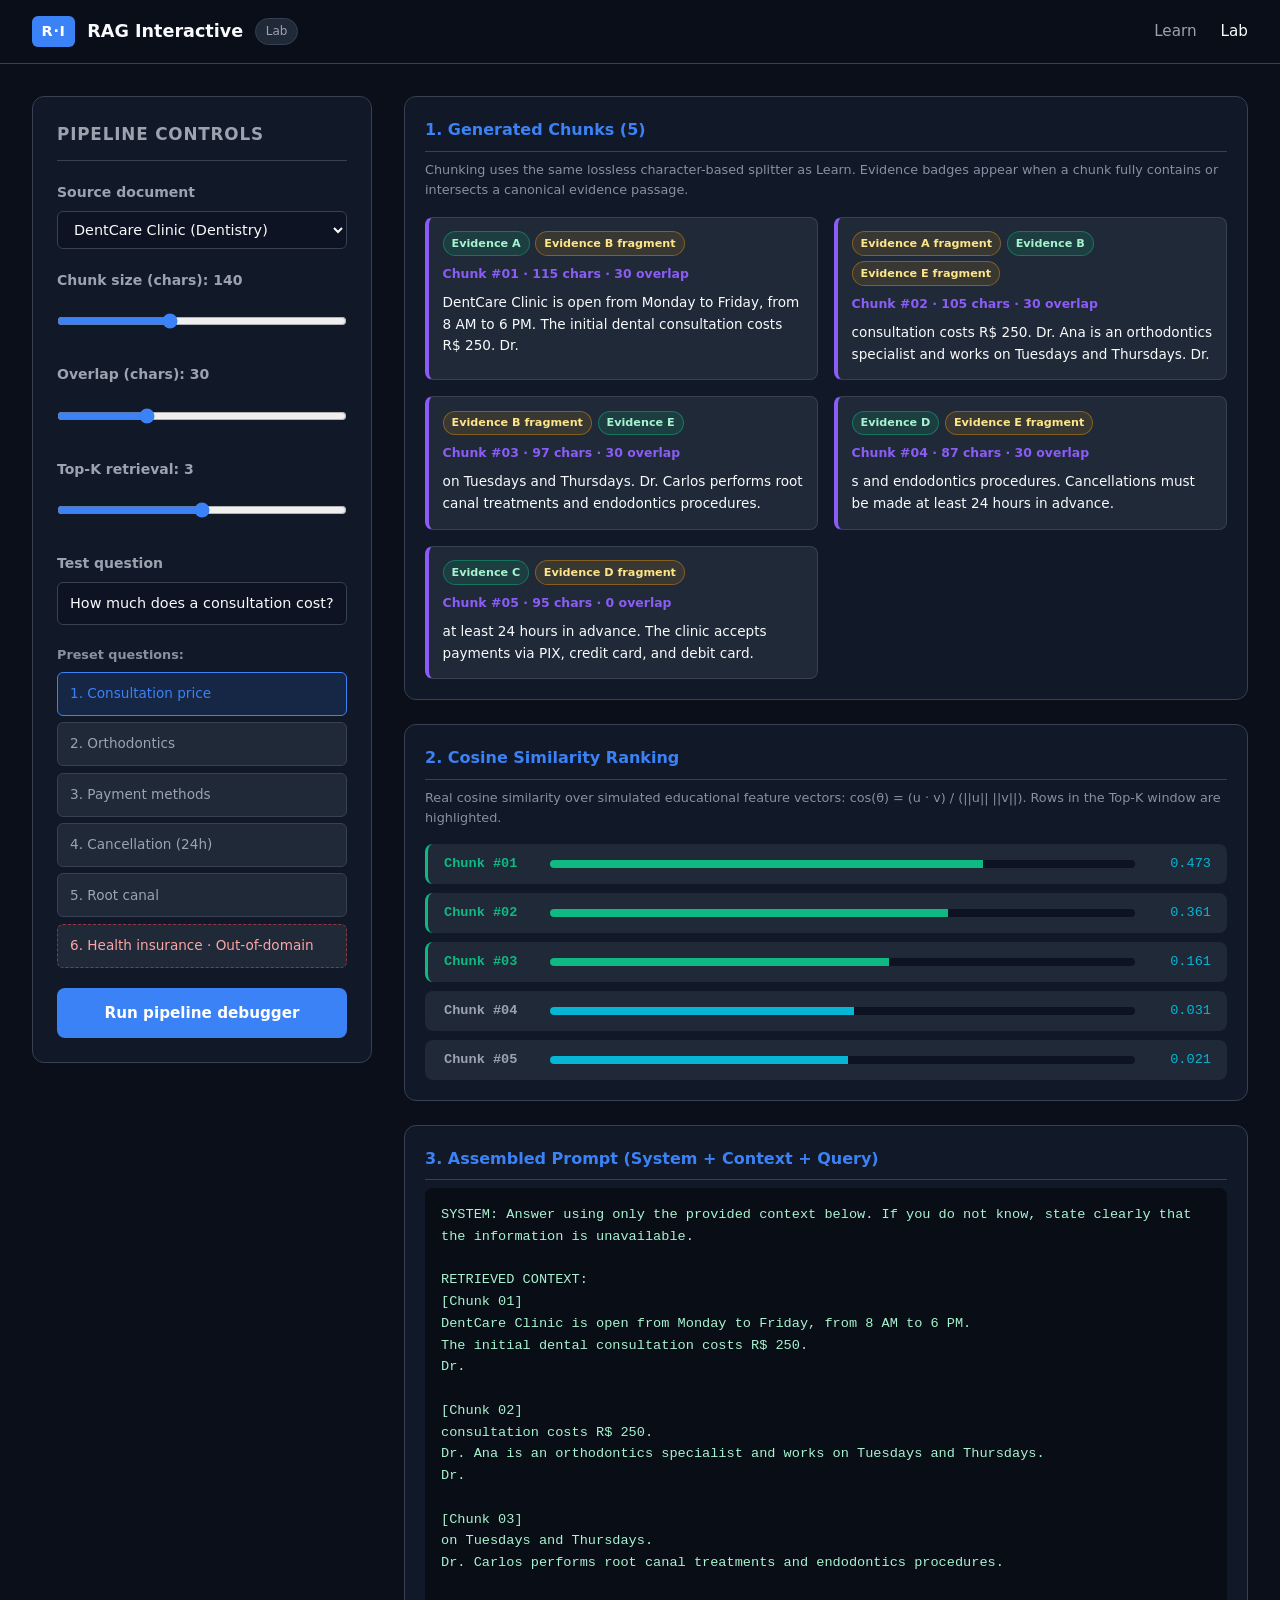
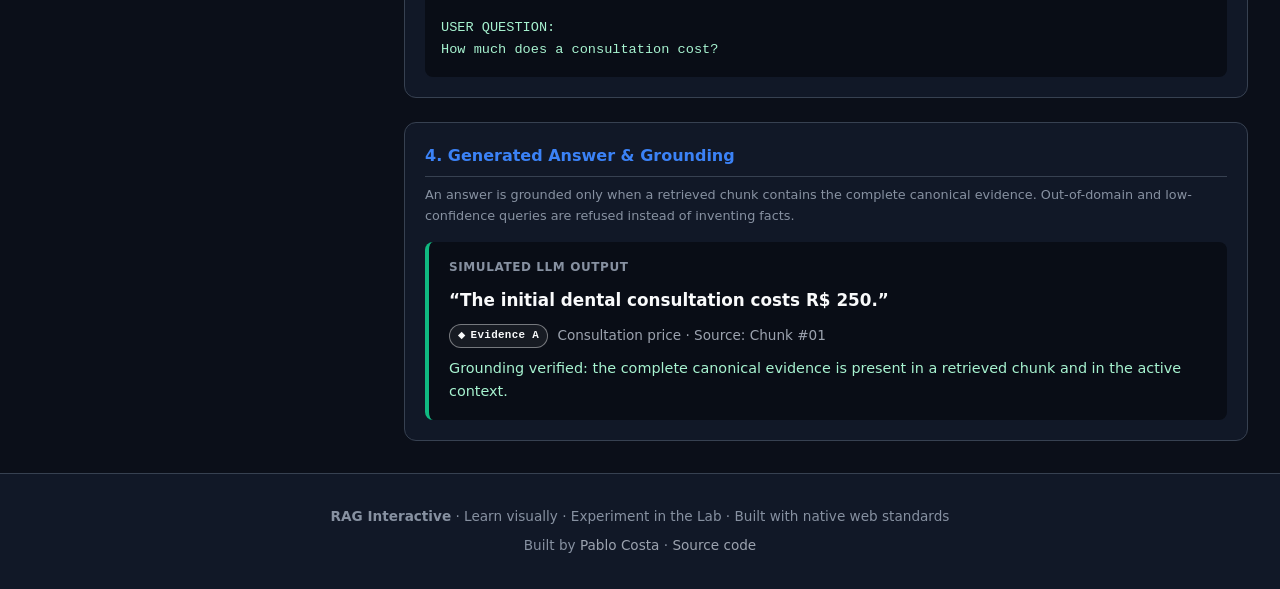
==== lab/index.html @ 132638ff "update" ====
<!DOCTYPE html>
<html lang="en">
<head>
  <meta charset="UTF-8">
  <meta name="viewport" content="width=device-width, initial-scale=1.0">
  <title>Lab | RAG Interactive</title>
  <meta name="description" content="Experiment with RAG in the RAG Interactive Lab: adjust chunking, overlap, Top-K, and queries, then inspect chunks, real cosine similarity, the assembled prompt, and grounded answers.">
  <link rel="canonical" href="https://www.rag-interactive.com/lab/">
  <meta name="theme-color" content="#0b0f19">
  <link rel="icon" type="image/svg+xml" href="../favicon.svg">
  <meta property="og:type" content="website">
  <meta property="og:site_name" content="RAG Interactive">
  <meta property="og:title" content="Lab | RAG Interactive">
  <meta property="og:description" content="Experiment with RAG in the RAG Interactive Lab: adjust chunking, overlap, Top-K, and queries, then inspect chunks, real cosine similarity, the assembled prompt, and grounded answers.">
  <meta property="og:url" content="https://www.rag-interactive.com/lab/">
  <meta name="twitter:card" content="summary">
  <meta name="twitter:title" content="Lab | RAG Interactive">
  <meta name="twitter:description" content="Experiment with RAG in the RAG Interactive Lab: adjust chunking, overlap, Top-K, and queries, then inspect chunks, real cosine similarity, the assembled prompt, and grounded answers.">
  <link rel="stylesheet" href="../styles.css">
  <link rel="stylesheet" href="lab.css">
</head>
<body>
  <!-- Header / Navigation -->
  <header class="navbar">
    <div class="nav-container">
      <div class="nav-brand">
        <div class="brand-logo" aria-hidden="true">R·I</div>
        <span class="brand-name">RAG Interactive</span>
        <span class="module-badge">Lab</span>
      </div>
      <nav class="nav-links" aria-label="Primary navigation">
        <a href="../index.html" class="nav-link">Learn</a>
        <a href="index.html" class="nav-link active" aria-current="page">Lab</a>
      </nav>
    </div>
  </header>

  <main class="lab-container">
    <aside class="lab-sidebar" aria-label="Lab controls">
      <h2 class="lab-heading">Pipeline Controls</h2>

      <div class="control-group">
        <label for="lab-doc-select">Source document</label>
        <select id="lab-doc-select">
          <option value="dentcare">DentCare Clinic (Dentistry)</option>
          <option value="custom">Custom text...</option>
        </select>
      </div>

      <div class="control-group hidden" id="custom-doc-group">
        <label for="lab-custom-text">Custom document text</label>
        <textarea id="lab-custom-text" rows="6" placeholder="Paste your own source text here..."></textarea>
      </div>

      <div class="control-group">
        <label for="lab-chunk-size">Chunk size (chars): <span id="val-chunk-size">140</span></label>
        <input type="range" id="lab-chunk-size" min="40" max="300" step="10" value="140">
      </div>

      <div class="control-group">
        <label for="lab-overlap">Overlap (chars): <span id="val-overlap">30</span></label>
        <input type="range" id="lab-overlap" min="0" max="100" step="5" value="30">
      </div>

      <div class="control-group">
        <label for="lab-top-k">Top-K retrieval: <span id="val-top-k">3</span></label>
        <input type="range" id="lab-top-k" min="1" max="5" step="1" value="3">
      </div>

      <div class="control-group">
        <label for="lab-query">Test question</label>
        <input type="text" id="lab-query" value="How much does a consultation cost?">
      </div>

      <div class="query-presets">
        <span class="presets-label">Preset questions:</span>
        <button class="q-preset-btn active" data-q="How much does a consultation cost?" aria-pressed="true">1. Consultation price</button>
        <button class="q-preset-btn" data-q="Who handles orthodontics?" aria-pressed="false">2. Orthodontics</button>
        <button class="q-preset-btn" data-q="What payment methods are accepted?" aria-pressed="false">3. Payment methods</button>
        <button class="q-preset-btn" data-q="When can I cancel?" aria-pressed="false">4. Cancellation (24h)</button>
        <button class="q-preset-btn" data-q="Who performs root canal treatment?" aria-pressed="false">5. Root canal</button>
        <button class="q-preset-btn q-preset-out-of-domain" data-q="Does the clinic accept Unimed insurance?" aria-pressed="false">6. Health insurance · Out-of-domain</button>
      </div>

      <button id="btn-run-debug" class="btn btn-primary">Run pipeline debugger</button>
    </aside>

    <section class="debugger-view" aria-label="Lab debugger output">
      <div class="debug-card">
        <h3>1. Generated Chunks (<span id="count-chunks">0</span>)</h3>
        <p class="debug-card-note">Chunking uses the same lossless character-based splitter as Learn. Evidence badges appear when a chunk fully contains or intersects a canonical evidence passage.</p>
        <div id="debug-chunks-list" class="chunks-grid"></div>
      </div>

      <div class="debug-card">
        <h3>2. Cosine Similarity Ranking</h3>
        <p class="debug-card-note">Real cosine similarity over simulated educational feature vectors: cos(θ) = (u · v) / (||u|| ||v||). Rows in the Top-K window are highlighted.</p>
        <div id="debug-similarity-list" class="sim-list"></div>
      </div>

      <div class="debug-card">
        <h3>3. Assembled Prompt (System + Context + Query)</h3>
        <pre id="debug-prompt-output" class="code-block" aria-live="polite"></pre>
      </div>

      <div class="debug-card">
        <h3>4. Generated Answer &amp; Grounding</h3>
        <p class="debug-card-note">An answer is grounded only when a retrieved chunk contains the complete canonical evidence. Out-of-domain and low-confidence queries are refused instead of inventing facts.</p>
        <div id="debug-answer-output" class="answer-box" aria-live="polite"></div>
      </div>
    </section>
  </main>

  <footer class="app-footer">
    <p><strong>RAG Interactive</strong> · Learn visually · Experiment in the Lab · Built with native web standards</p>
    <p class="footer-attribution">Built by <a href="https://github.com/92pablocosta" rel="author">Pablo Costa</a> · <a href="https://github.com/92pablocosta/rag-interactive" rel="noopener" target="_blank">Source code</a></p>
  </footer>

  <script src="../rag-core.js"></script>
  <script src="lab.js"></script>
</body>
</html>
---- styles.css ----
/* ----------------------------------------------------
   DESIGN SYSTEM & VARIABLES
---------------------------------------------------- */
:root {
  --bg-main: #0b0f19;
  --bg-surface: #111827;
  --bg-card: #1f2937;
  --bg-card-hover: #374151;
  --bg-input: #0d1322;

  --border-subtle: #1f2937;
  --border-medium: #374151;
  --border-highlight: #4b5563;

  --text-primary: #f9fafb;
  --text-secondary: #9ca3af;
  --text-muted: #8791a1;

  /* Semantic Color Palette */
  --color-doc: #94a3b8;       /* Slate / Source */
  --color-query: #3b82f6;     /* Electric Blue */
  --color-embed: #8b5cf6;     /* Deep Purple */
  --color-search: #06b6d4;    /* Cyan */
  --color-context: #10b981;   /* Emerald Green */
  --color-gen: #f59e0b;       /* Amber Gold */
  --color-warn: #ef4444;      /* Coral Red */

  --font-ui: system-ui, -apple-system, BlinkMacSystemFont, "Segoe UI", Roboto, sans-serif;
  --font-code: "SFMono-Regular", Consolas, "Liberation Mono", Menlo, monospace;

  /* Design-layer accent vertex (used across vector icons) */
  --icon-accent: #3d8bff;

  --nav-height: 64px;
}

/* ----------------------------------------------------
   BASE RESET & GLOBAL STYLES
---------------------------------------------------- */
* {
  box-sizing: border-box;
  margin: 0;
  padding: 0;
}

html {
  scroll-behavior: smooth;
  background-color: var(--bg-main);
  color: var(--text-primary);
  font-family: var(--font-ui);
  line-height: 1.6;
}

body {
  min-height: 100vh;
  display: flex;
  flex-direction: column;
  overflow-x: hidden;
}

.hidden {
  display: none !important;
}

button,
input,
a {
  font: inherit;
}

:where(a, button, input, [role="button"]):focus-visible {
  outline: 3px solid #93c5fd;
  outline-offset: 3px;
}

button,
.btn,
.nav-lab-btn {
  min-height: 44px;
}

/* ----------------------------------------------------
   NAVIGATION BAR
---------------------------------------------------- */
.navbar {
  position: sticky;
  top: 0;
  z-index: 100;
  height: var(--nav-height);
  background: rgba(11, 15, 25, 0.85);
  backdrop-filter: blur(12px);
  border-bottom: 1px solid var(--border-medium);
}

.nav-container {
  max-width: 1440px;
  margin: 0 auto;
  height: 100%;
  display: flex;
  align-items: center;
  justify-content: space-between;
  padding: 0 2rem;
}

.nav-brand {
  display: flex;
  align-items: center;
  gap: 0.75rem;
}

.brand-logo {
  background: linear-gradient(135deg, var(--color-query), var(--color-embed));
  color: #fff;
  font-weight: 800;
  font-size: 0.9rem;
  padding: 0.25rem 0.6rem;
  border-radius: 6px;
  letter-spacing: 0.05em;
}

.brand-name {
  font-weight: 700;
  font-size: 1.1rem;
  color: var(--text-primary);
}

.module-badge {
  background: var(--bg-card);
  border: 1px solid var(--border-medium);
  color: var(--text-secondary);
  font-size: 0.75rem;
  padding: 0.2rem 0.6rem;
  border-radius: 12px;
}

.nav-links {
  display: flex;
  align-items: center;
  gap: 1.5rem;
}

.nav-link {
  color: var(--text-secondary);
  text-decoration: none;
  font-weight: 500;
  font-size: 0.95rem;
  transition: color 0.2s;
}

.nav-link:hover, .nav-link.active {
  color: var(--text-primary);
}

.nav-lab-btn {
  background: rgba(59, 130, 246, 0.1);
  color: var(--color-query);
  border: 1px solid rgba(59, 130, 246, 0.3);
  padding: 0.4rem 0.9rem;
  border-radius: 6px;
  font-size: 0.875rem;
}

.nav-lab-btn:hover {
  background: rgba(59, 130, 246, 0.2);
  color: #60a5fa;
}

/* ----------------------------------------------------
   STICKY SIDEBAR PROGRESS
---------------------------------------------------- */
.sticky-progress {
  position: fixed;
  left: 2rem;
  top: calc(var(--nav-height) + 3rem);
  display: flex;
  gap: 1rem;
  z-index: 50;
}

.progress-track {
  width: 2px;
  background: var(--border-medium);
  position: relative;
  border-radius: 2px;
}

.progress-fill {
  position: absolute;
  top: 0;
  left: 0;
  width: 100%;
  height: 0%;
  background: linear-gradient(to bottom, var(--color-query), var(--color-context));
  transition: height 0.2s ease-out;
}

.progress-nav {
  list-style: none;
  display: flex;
  flex-direction: column;
  gap: 0.6rem;
}

.progress-dot {
  display: flex;
  align-items: center;
  gap: 0.5rem;
  text-decoration: none;
  font-size: 0.75rem;
  color: var(--text-muted);
  transition: all 0.2s;
}

.dot-num {
  font-family: var(--font-code);
  font-weight: 600;
}

.dot-label {
  opacity: 0;
  transform: translateX(-4px);
  transition: all 0.2s;
  white-space: nowrap;
}

.progress-dot:hover .dot-label,
.progress-dot.active .dot-label {
  opacity: 1;
  transform: translateX(0);
}

.progress-dot.active {
  color: var(--color-query);
  font-weight: 600;
}

@media (max-width: 1200px) {
  .sticky-progress {
    display: none;
  }
}

/* ----------------------------------------------------
   LAYOUT & SECTIONS
---------------------------------------------------- */
.content-wrapper {
  width: 100%;
  max-width: 1100px;
  margin: 0 auto;
  padding: 3rem 2rem 6rem 2rem;
  display: flex;
  flex-direction: column;
  gap: 8rem;
}

.section {
  display: flex;
  flex-direction: column;
  gap: 2rem;
  scroll-margin-top: calc(var(--nav-height) + 2rem);
}

.section-header {
  display: flex;
  flex-direction: column;
  gap: 0.5rem;
}

.step-number {
  font-family: var(--font-code);
  font-size: 0.85rem;
  font-weight: 700;
  color: var(--color-query);
  letter-spacing: 0.1em;

}

.section-header h2 {
  font-size: 2rem;
  font-weight: 700;
  letter-spacing: -0.02em;
  color: var(--text-primary);
}

.section-intro {
  font-size: 1.15rem;
  color: var(--text-secondary);
  max-width: 800px;
}

/* ----------------------------------------------------
   HERO SECTION
---------------------------------------------------- */
.hero-section {
  padding-top: 2rem;
  padding-bottom: 2rem;
}

.hero-content {
  display: flex;
  flex-direction: column;
  align-items: center;
  text-align: center;
  gap: 1.5rem;
}

.section-tag {
  background: rgba(139, 92, 246, 0.15);
  color: var(--color-embed);
  border: 1px solid rgba(139, 92, 246, 0.3);
  font-size: 0.85rem;
  font-weight: 600;
  padding: 0.3rem 0.8rem;
  border-radius: 20px;
  text-transform: uppercase;
  letter-spacing: 0.05em;
}

.hero-title {
  font-size: 3.5rem;
  font-weight: 800;
  line-height: 1.1;
  letter-spacing: -0.03em;
  background: linear-gradient(to right, #ffffff, #94a3b8);
  -webkit-background-clip: text;
  -webkit-text-fill-color: transparent;
}

.hero-subtitle {
  font-size: 1.35rem;
  color: var(--text-secondary);
  max-width: 680px;
}

.hero-actions {
  display: flex;
  gap: 1rem;
  margin-top: 1rem;
}

.hero-flow-preview {
  display: flex;
  align-items: center;
  justify-content: center;
  flex-wrap: wrap;
  gap: 0.75rem;
  margin-top: 3rem;
  background: var(--bg-surface);
  border: 1px solid var(--border-medium);
  padding: 1.25rem 2rem;
  border-radius: 12px;
}

.flow-step {
  display: flex;
  align-items: center;
  gap: 0.4rem;
  font-size: 0.9rem;
  font-weight: 600;
  color: var(--text-secondary);
}

/* ----------------------------------------------------
   BUTTONS
---------------------------------------------------- */
.btn {
  display: inline-flex;
  align-items: center;
  justify-content: center;
  padding: 0.75rem 1.5rem;
  border-radius: 8px;
  font-weight: 600;
  font-size: 0.95rem;
  text-decoration: none;
  cursor: pointer;
  border: 1px solid transparent;
  transition: all 0.2s;
}

.btn-primary {
  background: var(--color-query);
  color: #ffffff;
}

.btn-primary:hover {
  background: #2563eb;
  transform: translateY(-1px);
}

.btn-secondary {
  background: var(--bg-card);
  color: var(--text-primary);
  border-color: var(--border-medium);
}

.btn-secondary:hover {
  background: var(--bg-card-hover);
}

.btn-outline {
  background: transparent;
  color: var(--text-secondary);
  border-color: var(--border-medium);
}

.btn-outline:hover {
  color: var(--text-primary);
  border-color: var(--border-highlight);
}

.btn-blue {
  background: var(--color-query);
  color: #fff;
}

.btn-blue:hover {
  background: #2563eb;
}

.btn-large-primary {
  padding: 1rem 2rem;
  font-size: 1.1rem;
  background: var(--color-query);
  color: #fff;
}

/* ----------------------------------------------------
   SECTION 2: PROBLEM RAG SOLVES
---------------------------------------------------- */
.interactive-comparison {
  display: grid;
  grid-template-columns: 1fr auto 1fr;
  gap: 1.5rem;
  align-items: stretch;
}

.comparison-card {
  background: var(--bg-surface);
  border: 1px solid var(--border-medium);
  border-radius: 12px;
  padding: 1.5rem;
  display: flex;
  flex-direction: column;
  gap: 1rem;
  position: relative;
}

.card-badge {
  align-self: flex-start;
  font-size: 0.75rem;
  font-weight: 700;
  padding: 0.25rem 0.6rem;
  border-radius: 4px;
  text-transform: uppercase;
}

.badge-red {
  background: rgba(239, 68, 68, 0.15);
  color: var(--color-warn);
  border: 1px solid rgba(239, 68, 68, 0.3);
}

.badge-green {
  background: rgba(16, 185, 129, 0.15);
  color: var(--color-context);
  border: 1px solid rgba(16, 185, 129, 0.3);
}

.badge-neutral {
  background: rgba(148, 163, 184, 0.15);
  color: var(--color-doc);
  border: 1px solid rgba(148, 163, 184, 0.3);
  font-size: 0.75rem;
  padding: 0.2rem 0.5rem;
  border-radius: 4px;
}

.chat-bubble {
  background: var(--bg-card);
  padding: 0.85rem 1rem;
  border-radius: 8px;
  display: flex;
  flex-direction: column;
  gap: 0.25rem;
}

.bubble-role {
  font-size: 0.75rem;
  font-weight: 700;
  color: var(--text-muted);
}

.user-bubble {
  border-left: 3px solid var(--color-query);
}

.ai-bubble.error-state {
  border-left: 3px solid var(--color-warn);
  color: #fca5a5;
}

.ai-bubble.success-state {
  border-left: 3px solid var(--color-context);
  color: #6ee7b7;
}

.subtext {
  font-size: 0.8rem;
  color: var(--text-muted);
}

.evidence-box {
  background: rgba(16, 185, 129, 0.08);
  border: 1px dashed var(--color-context);
  padding: 0.75rem 1rem;
  border-radius: 8px;
}

.evidence-tag {
  font-size: 0.7rem;
  font-weight: 700;
  color: var(--color-context);
  display: block;
  margin-bottom: 0.2rem;
}

.comparison-divider {
  display: flex;
  align-items: center;
  justify-content: center;
  font-weight: 800;
  color: var(--text-muted);
  font-size: 1.1rem;
}

.takeaway-banner {
  background: var(--bg-surface);
  border: 1px solid var(--border-highlight);
  border-left: 4px solid var(--color-gen);
  padding: 1.25rem;
  border-radius: 8px;
  display: flex;
  align-items: center;
  gap: 1rem;
  font-size: 1.05rem;
}

.takeaway-icon {
  display: inline-grid;
  width: 1.7rem;
  height: 1.7rem;
  place-items: center;
  border: 1px solid var(--color-gen);
  border-radius: 50%;
  color: var(--color-gen);
  font-family: var(--font-code);
  font-size: 0.8rem;
  font-weight: 800;
}

/* ----------------------------------------------------
   SECTION 3: DOCUMENTS
---------------------------------------------------- */
.documents-layout {
  display: grid;
  grid-template-columns: 1fr 1fr;
  gap: 1.5rem;
}

.doc-viewer-card {
  background: var(--bg-surface);
  border: 1px solid var(--border-medium);
  border-radius: 12px;
  overflow: hidden;
  display: flex;
  flex-direction: column;
}

.card-header {
  background: var(--bg-card);
  padding: 0.85rem 1.25rem;
  display: flex;
  align-items: center;
  justify-content: space-between;
  border-bottom: 1px solid var(--border-medium);
  font-weight: 600;
  font-size: 0.9rem;
}

.doc-body {
  padding: 1.25rem;
  white-space: pre-wrap;
  font-family: var(--font-ui);
  font-size: 0.95rem;
  color: var(--text-primary);
  line-height: 1.6;
}

.doc-footer-notes {
  background: var(--bg-input);
  padding: 0.85rem 1.25rem;
  border-top: 1px solid var(--border-medium);
  font-size: 0.85rem;
  color: var(--text-secondary);
}

.doc-footer-notes ul {
  padding-left: 1.2rem;
}

/* ----------------------------------------------------
   CODE CARDS & SYNTAX HIGHLIGHTING
---------------------------------------------------- */
.code-card {
  background: #090d16;
  border: 1px solid var(--border-medium);
  border-radius: 10px;
  overflow: hidden;
  font-family: var(--font-code);
}

.code-header {
  background: var(--bg-card);
  padding: 0.6rem 1rem;
  display: flex;
  justify-content: space-between;
  align-items: center;
  font-size: 0.8rem;
  color: var(--text-secondary);
  border-bottom: 1px solid var(--border-medium);
}

.code-lang {
  text-transform: uppercase;
  font-weight: 700;
  font-size: 0.7rem;
  color: var(--color-query);
}

.code-content {
  padding: 1rem 1.25rem;
  font-size: 0.875rem;
  line-height: 1.6;
  overflow-x: auto;
  color: #e2e8f0;
}

.code-var { color: #93c5fd; }
.code-func { color: #c084fc; }
.code-kw { color: #f472b6; }
.code-str { color: #86efac; }
.code-num { color: #fde047; font-weight: bold; }
.code-comment { color: #64748b; font-style: italic; }

/* ----------------------------------------------------
   SECTION 4: CHUNKING
---------------------------------------------------- */
.interactive-playground {
  display: flex;
  flex-direction: column;
  gap: 1.5rem;
}

.controls-panel {
  background: var(--bg-surface);
  border: 1px solid var(--border-medium);
  border-radius: 12px;
  padding: 1.25rem;
  display: flex;
  flex-direction: column;
  gap: 1.25rem;
}

.presets-row {
  display: flex;
  align-items: center;
  gap: 0.75rem;
  flex-wrap: wrap;
}

.control-label {
  font-size: 0.875rem;
  font-weight: 600;
  color: var(--text-secondary);
}

.preset-btn {
  background: var(--bg-card);
  border: 1px solid var(--border-medium);
  color: var(--text-secondary);
  padding: 0.4rem 0.8rem;
  border-radius: 6px;
  font-size: 0.85rem;
  cursor: pointer;
  transition: all 0.2s;
}

.preset-btn:hover, .preset-btn.active {
  background: var(--color-query);
  color: #fff;
  border-color: var(--color-query);
}

.sliders-grid {
  display: grid;
  grid-template-columns: 1fr 1fr auto;
  gap: 1.5rem;
  align-items: center;
}

.slider-group {
  display: flex;
  flex-direction: column;
  gap: 0.4rem;
}

.slider-header {
  display: flex;
  justify-content: space-between;
  font-size: 0.875rem;
}

.slider-val {
  font-family: var(--font-code);
  font-weight: 700;
  color: var(--color-query);
}

input[type="range"] {
  width: 100%;
  min-height: 44px;
  accent-color: var(--color-query);
  cursor: pointer;
}

.toggle-group {
  display: flex;
  align-items: center;
  gap: 0.6rem;
}

.toggle-switch {
  position: relative;
  display: inline-block;
  width: 44px;
  height: 44px;
}

.toggle-switch input {
  opacity: 0;
  width: 0;
  height: 0;
}

.toggle-slider {
  position: absolute;
  cursor: pointer;
  top: 10px; left: 0; right: 0; bottom: 10px;
  background-color: var(--bg-card);
  border: 1px solid var(--border-medium);
  transition: .2s;
  border-radius: 24px;
}

.toggle-slider:before {
  position: absolute;
  content: "";
  height: 16px;
  width: 16px;
  left: 3px;
  bottom: 3px;
  background-color: var(--text-secondary);
  transition: .2s;
  border-radius: 50%;
}

input:checked + .toggle-slider {
  background-color: var(--color-query);
}

input:checked + .toggle-slider:before {
  transform: translateX(20px);
  background-color: #fff;
}

.toggle-switch input:focus-visible + .toggle-slider {
  outline: 2px solid #fff;
  outline-offset: 2px;
}

.toggle-label {
  font-size: 0.85rem;
  color: var(--text-secondary);
}

.warning-banner {
  background: rgba(239, 68, 68, 0.1);
  border: 1px solid var(--color-warn);
  color: #fca5a5;
  padding: 0.75rem 1rem;
  border-radius: 8px;
  font-size: 0.9rem;
  display: flex;
  align-items: center;
  gap: 0.5rem;
}

.chunks-container {
  display: grid;
  grid-template-columns: repeat(auto-fill, minmax(320px, 1fr));
  gap: 1rem;
}

.chunk-card {
  background: var(--bg-surface);
  border: 1px solid var(--border-medium);
  border-left: 4px solid var(--color-embed);
  border-radius: 8px;
  padding: 1rem;
  display: flex;
  flex-direction: column;
  gap: 0.5rem;
  font-size: 0.9rem;

}

.chunk-card-header {
  display: flex;
  justify-content: space-between;
  align-items: center;
  font-weight: 700;
  font-size: 0.8rem;
  color: var(--color-embed);
}

.evidence-registry-card {
  background: rgba(59, 130, 246, 0.08);
  border: 1px solid rgba(59, 130, 246, 0.35);
  border-left: 4px solid var(--color-query);
  border-radius: 8px;
  padding: 1rem 1.25rem;
  display: flex;
  flex-direction: column;
  gap: 0.35rem;
}

.evidence-registry-label {
  color: var(--color-query);
  font-size: 0.75rem;
  font-weight: 700;
  letter-spacing: 0.05em;
  text-transform: uppercase;
}

.evidence-registry-card p {
  color: var(--text-secondary);
}

.evidence-registry-status {
  color: #bfdbfe;
  font-size: 0.85rem;
}

.evidence-badges {
  display: flex;
  flex-wrap: wrap;
  gap: 0.35rem;
}

.evidence-badges:empty {
  display: none;
}

.evidence-badge {
  border-radius: 999px;
  font-size: 0.7rem;
  font-weight: 700;
  padding: 0.15rem 0.5rem;
}

.evidence-badge.complete {
  background: rgba(16, 185, 129, 0.15);
  border: 1px solid rgba(16, 185, 129, 0.45);
  color: #a7f3d0;
}

.evidence-badge.fragment {
  background: rgba(245, 158, 11, 0.12);
  border: 1px solid rgba(245, 158, 11, 0.4);
  color: #fde68a;
}

/* ----------------------------------------------------
   SECTION 5: EMBEDDINGS
---------------------------------------------------- */
.concept-transformation {
  display: grid;
  grid-template-columns: repeat(3, 1fr);
  gap: 1rem;
}

.vector-space-wrapper {
  background: var(--bg-surface);
  border: 1px solid var(--border-medium);
  border-radius: 12px;
  padding: 1.5rem;
  display: flex;
  flex-direction: column;
  gap: 1rem;
}

.vector-space-header {
  display: flex;
  justify-content: space-between;
  align-items: center;
  flex-wrap: wrap;
  gap: 0.5rem;
}

.teaching-note {
  font-size: 0.8rem;
  color: var(--color-gen);
}

.vector-space-canvas-container {
  width: 100%;
  height: 380px;
  background: #090d16;
  border: 1px solid var(--border-medium);
  border-radius: 8px;
  position: relative;
  overflow: hidden;
}

#vector-space-svg {
  width: 100%;
  height: 100%;
}

.node-point {
  cursor: pointer;
  transition: transform 0.2s, r 0.2s;
}

.node-point:hover {
  r: 9;
}

.node-label {
  font-size: 11px;
  fill: #94a3b8;
  pointer-events: none;
  font-family: var(--font-ui);
}

.tooltip {
  position: absolute;
  background: #1e293b;
  color: #fff;
  padding: 0.5rem 0.75rem;
  border-radius: 6px;
  font-size: 0.8rem;
  border: 1px solid var(--border-highlight);
  pointer-events: none;
  z-index: 10;
  box-shadow: 0 4px 12px rgba(0,0,0,0.5);
}

.inspector-card {
  background: var(--bg-card);
  border: 1px solid var(--border-medium);
  padding: 1rem;
  border-radius: 8px;
  font-size: 0.9rem;
}

/* ----------------------------------------------------
   SECTION 6: QUERY EMBEDDING
---------------------------------------------------- */
.query-vectorizer-box {
  display: grid;
  grid-template-columns: 1fr 1fr;
  gap: 1.5rem;
  background: var(--bg-surface);
  border: 1px solid var(--border-medium);
  border-radius: 12px;
  padding: 1.5rem;
}

.query-input-panel {
  display: flex;
  flex-direction: column;
  gap: 1rem;
}

.input-with-button {
  display: flex;
  gap: 0.5rem;
}

.input-with-button input {
  flex: 1;
  background: var(--bg-input);
  border: 1px solid var(--border-medium);
  color: var(--text-primary);
  padding: 0.6rem 0.8rem;
  border-radius: 6px;
  font-size: 0.95rem;
}

.query-presets {
  display: flex;
  flex-direction: column;
  gap: 0.4rem;
}

.presets-label {
  font-size: 0.8rem;
  color: var(--text-muted);
  font-weight: 600;
}

.q-preset-btn {
  text-align: left;
  background: var(--bg-card);
  border: 1px solid var(--border-medium);
  color: var(--text-secondary);
  padding: 0.5rem 0.75rem;
  border-radius: 6px;
  font-size: 0.85rem;
  cursor: pointer;
  transition: all 0.2s;
}

.q-preset-btn:hover, .q-preset-btn.active {
  background: rgba(59, 130, 246, 0.15);
  color: var(--color-query);
  border-color: var(--color-query);
}

.query-transform-flow {
  display: flex;
  flex-direction: column;
  justify-content: center;
  align-items: center;
  gap: 1rem;
  background: var(--bg-card);
  padding: 1.5rem;
  border-radius: 8px;
  border: 1px solid var(--border-medium);
}

.query-box, .vector-box {
  width: 100%;
  display: flex;
  flex-direction: column;
  align-items: center;
  text-align: center;
  gap: 0.3rem;
}

.q-label {
  font-size: 0.75rem;
  font-weight: 700;
  color: var(--text-muted);
  text-transform: uppercase;
}

.q-text {
  font-weight: 700;
  color: var(--color-query);
  font-size: 1.05rem;
}

.q-vector {
  font-family: var(--font-code);
  color: var(--color-search);
  font-size: 0.85rem;
}

.arrow-down {
  color: var(--color-query);
  font-size: 1.25rem;
  font-weight: 800;
}

/* ----------------------------------------------------
   SECTION 7: SIMILARITY SEARCH
---------------------------------------------------- */
.similarity-layout {
  display: grid;
  grid-template-columns: 280px 1fr;
  gap: 1.5rem;
}

.concept-explainer-card {
  background: var(--bg-surface);
  border: 1px solid var(--border-medium);
  border-radius: 12px;
  padding: 1.25rem;
  display: flex;
  flex-direction: column;
  gap: 1rem;
  font-size: 0.9rem;
}

.sim-scale {
  display: flex;
  flex-direction: column;
  gap: 0.4rem;
  font-size: 0.75rem;
  margin-top: 0.5rem;
}

.scale-bar {
  width: 100%;
  height: 6px;
  background: linear-gradient(to right, var(--color-warn), #475569, var(--color-search));
  border-radius: 3px;
}

.scale-labels {
  display: flex;
  justify-content: space-between;
  gap: 0.5rem;
}

.scale-labels span {
  display: flex;
  flex-direction: column;
}

.scale-labels span:nth-child(2) {
  align-items: center;
}

.scale-labels span:last-child {
  align-items: flex-end;
  text-align: right;
}

.scale-labels small {
  color: var(--text-muted);
}

.ranking-list {
  display: flex;
  flex-direction: column;
  gap: 0.75rem;
}

.rank-item-card {
  background: var(--bg-surface);
  border: 1px solid var(--border-medium);
  border-radius: 8px;
  padding: 1rem;
  display: flex;
  align-items: center;
  gap: 1rem;
}

.rank-score-badge {
  font-family: var(--font-code);
  font-weight: 700;
  font-size: 0.9rem;
  color: var(--color-search);
  width: 50px;
}

.rank-bar-wrapper {
  flex: 1;
  display: flex;
  flex-direction: column;
  gap: 0.3rem;
}

.rank-bar-bg {
  width: 100%;
  height: 8px;
  background: var(--bg-input);
  border-radius: 4px;
  overflow: hidden;
}

.rank-bar-fill {
  height: 100%;
  background: var(--color-search);
  transition: width 0.4s ease;
}

.rank-chunk-text {
  font-size: 0.85rem;
  color: var(--text-secondary);
}

/* ----------------------------------------------------
   SECTION 8: TOP-K RETRIEVAL
---------------------------------------------------- */
.top-k-interactive {
  display: flex;
  flex-direction: column;
  gap: 1.5rem;
}

.top-k-controls {
  background: var(--bg-surface);
  border: 1px solid var(--border-medium);
  border-radius: 12px;
  padding: 1.25rem;
  display: flex;
  flex-direction: column;
  gap: 1.25rem;
}

.val-highlight {
  font-size: 1.2rem;
  color: var(--color-context);
}

.metrics-row {
  display: grid;
  grid-template-columns: repeat(3, 1fr);
  gap: 1rem;
}

.metric-card {
  background: var(--bg-card);
  border: 1px solid var(--border-medium);
  border-radius: 8px;
  padding: 0.85rem 1rem;
  display: flex;
  flex-direction: column;
  gap: 0.25rem;
}

.metric-label {
  font-size: 0.75rem;
  color: var(--text-muted);
  text-transform: uppercase;
}

.metric-value {
  font-size: 1.1rem;
  font-weight: 700;
}

.color-green { color: var(--color-context); }
.color-amber { color: var(--color-gen); }
.color-blue { color: var(--color-query); }

.topk-list-container {
  display: flex;
  flex-direction: column;
  gap: 0.75rem;
}

.topk-item {
  background: var(--bg-surface);
  border: 1px solid var(--border-medium);
  padding: 1rem;
  border-radius: 8px;
  display: flex;
  justify-content: space-between;
  align-items: center;
  transition: all 0.2s;
}

.topk-item.selected {
  border-left: 4px solid var(--color-context);
  background: rgba(16, 185, 129, 0.05);
}

.topk-item.excluded {
  opacity: 0.62;
  border-left: 4px solid var(--border-medium);
}

/* ----------------------------------------------------
   SECTION 9: CONTEXT
---------------------------------------------------- */
.context-assembly-layout {
  display: flex;
  flex-direction: column;
  gap: 1.5rem;
}

.important-note-card {
  background: rgba(59, 130, 246, 0.1);
  border: 1px solid var(--color-query);
  border-left: 4px solid var(--color-query);
  padding: 1rem 1.25rem;
  border-radius: 8px;
  display: flex;
  align-items: center;
  gap: 1rem;
  font-size: 0.95rem;
}

.context-buffer-card {
  background: var(--bg-surface);
  border: 1px solid var(--border-medium);
  border-radius: 12px;
  overflow: hidden;
}

.context-body {
  padding: 1.25rem;
  white-space: pre-wrap;
  font-family: var(--font-code);
  font-size: 0.9rem;
  color: #a7f3d0;
  background: #090d16;
  line-height: 1.6;
}

/* ----------------------------------------------------
   SECTION 10: AUGMENTED PROMPT
---------------------------------------------------- */
.prompt-builder-view {
  display: flex;
  flex-direction: column;
  gap: 1.5rem;
}

.prompt-blocks-container {
  display: flex;
  flex-direction: column;
  gap: 1rem;
}

.prompt-block {
  background: var(--bg-surface);
  border: 1px solid var(--border-medium);
  border-radius: 8px;
  padding: 1rem 1.25rem;
  display: flex;
  flex-direction: column;
  gap: 0.4rem;
}

.block-label {
  font-size: 0.75rem;
  font-weight: 700;
  letter-spacing: 0.05em;
}

.block-system {
  border-left: 4px solid var(--text-secondary);
}

.block-system .block-label { color: var(--text-secondary); }

.block-context {
  border-left: 4px solid var(--color-context);
}

.block-context .block-label { color: var(--color-context); }

.block-question {
  border-left: 4px solid var(--color-query);
}

.block-question .block-label { color: var(--color-query); }

.block-preview {
  font-family: var(--font-code);
  font-size: 0.85rem;
  color: #a7f3d0;
}

/* ----------------------------------------------------
   SECTION 11: GENERATION
---------------------------------------------------- */
.generation-layout {
  display: flex;
  flex-direction: column;
  gap: 1.5rem;
}

.gen-flow-card {
  background: var(--bg-surface);
  border: 1px solid var(--border-medium);
  border-radius: 12px;
  overflow: hidden;
}

.gen-header {
  background: var(--bg-card);
  padding: 0.85rem 1.25rem;
  border-bottom: 1px solid var(--border-medium);
  font-weight: 700;
  font-size: 0.9rem;
  color: var(--color-gen);
}

.gen-body {
  padding: 1.5rem;
}

.llm-response-box {
  background: #090d16;
  border: 1px solid var(--border-medium);
  border-left: 4px solid var(--color-gen);
  border-radius: 8px;
  padding: 1.25rem;
  display: flex;
  flex-direction: column;
  gap: 1rem;
}

.llm-tag {
  font-size: 0.75rem;
  font-weight: 700;
  color: var(--color-gen);
  text-transform: uppercase;
}

.answer-text {
  font-size: 1.15rem;
  font-weight: 600;
  color: var(--text-primary);
}

.grounding-sources {
  display: flex;
  align-items: center;
  gap: 0.75rem;
  margin-top: 0.5rem;
}

.grounding-label {
  font-size: 0.8rem;
  color: var(--text-muted);
}

.source-chip {
  background: rgba(245, 158, 11, 0.15);
  border: 1px solid var(--color-gen);
  color: var(--color-gen);
  padding: 0.3rem 0.75rem;
  border-radius: 16px;
  font-size: 0.8rem;
  font-weight: 600;
  cursor: pointer;
  transition: all 0.2s;
}

.source-chip:hover {
  background: rgba(245, 158, 11, 0.3);
  transform: scale(1.03);
}

.source-chip:disabled {
  cursor: not-allowed;
  opacity: 0.65;
  transform: none;
}

/* ----------------------------------------------------
   SECTION 12: COMPLETE PIPELINE
---------------------------------------------------- */
.pipeline-architect-view {
  background: var(--bg-surface);
  border: 1px solid var(--border-medium);
  border-radius: 12px;
  padding: 1.5rem;
  display: flex;
  flex-direction: column;
  gap: 1.5rem;
}

.pipeline-controls {
  display: flex;
  gap: 1rem;
  flex-wrap: wrap;
}

.architecture-diagram {
  display: flex;
  flex-direction: column;
  gap: 2rem;
  background: #090d16;
  border: 1px solid var(--border-medium);
  border-radius: 10px;
  padding: 1.5rem;
}

.path-container {
  display: flex;
  flex-direction: column;
  gap: 0.75rem;
}

.path-title {
  font-size: 0.8rem;
  font-weight: 700;
  color: var(--text-muted);
  letter-spacing: 0.05em;
}

.nodes-row {
  display: flex;
  align-items: center;
  gap: 0.5rem;
  overflow-x: auto;
  padding-bottom: 0.5rem;
}

.pipe-node {
  background: var(--bg-card);
  border: 1px solid var(--border-medium);
  padding: 0.6rem 0.85rem;
  border-radius: 6px;
  display: flex;
  align-items: center;
  gap: 0.4rem;
  font-size: 0.85rem;
  font-weight: 600;
  white-space: nowrap;
  transition: all 0.3s;
}

.node-storage {
  border-color: var(--color-embed);
}

.pipe-arrow {
  color: var(--text-muted);
  font-weight: 700;
}

.pipeline-status-bar {
  background: var(--bg-card);
  border: 1px solid var(--border-medium);
  padding: 0.75rem 1rem;
  border-radius: 6px;
  font-size: 0.85rem;
  color: var(--text-secondary);
  font-family: var(--font-code);
}

/* ----------------------------------------------------
   SECTION 13: TRANSITION TO LAB
---------------------------------------------------- */
.transition-section {
  text-align: center;
}

.transition-card {
  background: linear-gradient(135deg, #1e293b, #0f172a);
  border: 1px solid var(--border-highlight);
  border-radius: 16px;
  padding: 4rem 2rem;
  display: flex;
  flex-direction: column;
  align-items: center;
  gap: 1.5rem;
}

.transition-card h2 {
  font-size: 2.5rem;
  font-weight: 800;
}

.transition-sub {
  font-size: 1.2rem;
  color: var(--text-secondary);
  max-width: 600px;
}

.future-modules-note {
  color: var(--text-muted);
  font-size: 0.9rem;
}

.transition-actions {
  display: flex;
  gap: 1rem;
  flex-wrap: wrap;
  justify-content: center;
  margin-top: 1rem;
}

/* ----------------------------------------------------
   INTERACTIVE COSINE ANGLE VISUALIZER
---------------------------------------------------- */
.angle-visualizer-card {
  background: var(--bg-card);
  border: 1px solid var(--border-medium);
  border-radius: 12px;
  padding: 1.5rem;
  margin-top: 1.5rem;
  display: flex;
  flex-direction: column;
  gap: 1.25rem;
}

.angle-viz-header {
  display: flex;
  justify-content: space-between;
  align-items: center;
  flex-wrap: wrap;
  gap: 0.75rem;
}

.angle-viz-header h4 {
  font-size: 1.1rem;
  font-weight: 700;
  display: flex;
  align-items: center;
  gap: 0.5rem;
}

.angle-viz-grid {
  display: grid;
  grid-template-columns: 240px 1fr;
  gap: 1.5rem;
  align-items: center;
}

.angle-canvas-wrapper {
  display: flex;
  flex-direction: column;
  align-items: center;
  justify-content: center;
  background: var(--bg-surface);
  border: 1px solid var(--border-subtle);
  border-radius: 8px;
  padding: 1rem;
}

#angle-circle-svg {
  width: 100%;
  max-width: 200px;
  height: 200px;
}

.angle-details-panel {
  display: flex;
  flex-direction: column;
  gap: 1rem;
}

.angle-readout-row {
  display: flex;
  align-items: center;
  gap: 1.5rem;
  flex-wrap: wrap;
}

.angle-metric {
  background: var(--bg-surface);
  border: 1px solid var(--border-subtle);
  padding: 0.75rem 1.25rem;
  border-radius: 8px;
  display: flex;
  flex-direction: column;
  gap: 0.25rem;
}

.angle-metric-label {
  font-size: 0.75rem;
  color: var(--text-muted);
  text-transform: uppercase;
  letter-spacing: 0.05em;
}

.angle-metric-val {
  font-family: var(--font-code);
  font-size: 1.4rem;
  font-weight: 800;
  color: var(--color-search);
}

.angle-slider-group {
  display: flex;
  flex-direction: column;
  gap: 0.4rem;
}

.angle-formula-box {
  background: var(--bg-input);
  border: 1px solid var(--border-subtle);
  border-left: 3px solid var(--color-search);
  padding: 0.75rem 1rem;
  border-radius: 6px;
  font-family: var(--font-code);
  font-size: 0.85rem;
  color: var(--text-secondary);
}

/* ----------------------------------------------------
   FAILURE MODE & GROUNDING DIAGNOSTICS
---------------------------------------------------- */
.grounding-status-banner {
  display: flex;
  align-items: center;
  gap: 0.75rem;
  padding: 0.75rem 1rem;
  border-radius: 8px;
  font-size: 0.9rem;
  margin-top: 0.75rem;
}

.grounding-status-banner.grounded {
  background: rgba(16, 185, 129, 0.15);
  border: 1px solid var(--color-context);
  color: #a7f3d0;
}

.grounding-status-banner.hallucination-risk {
  background: rgba(239, 68, 68, 0.15);
  border: 1px solid var(--color-warn);
  color: #fca5a5;
}

.grounding-status-banner.retrieval-miss {
  background: rgba(245, 158, 11, 0.15);
  border: 1px solid var(--color-gen);
  color: #fde68a;
}

/* ----------------------------------------------------
   FOOTER
---------------------------------------------------- */
.app-footer {
  border-top: 1px solid var(--border-medium);
  padding: 2rem;
  text-align: center;
  font-size: 0.85rem;
  color: var(--text-muted);
  background: var(--bg-surface);
}

.footer-attribution {
  margin-top: 0.5rem;
}

.footer-attribution a {
  color: var(--text-secondary);
  text-decoration: none;
}

.footer-attribution a:hover {
  color: var(--color-query);
  text-decoration: underline;
}

/* ----------------------------------------------------
   RESPONSIVE DESIGN
---------------------------------------------------- */
@media (max-width: 1000px) {
  .angle-viz-grid {
    grid-template-columns: 1fr;
  }
}

@media (max-width: 900px) {
  .documents-layout,
  .interactive-comparison,
  .query-vectorizer-box,
  .similarity-layout {
    grid-template-columns: 1fr;
  }

  .comparison-divider {
    padding: 0.5rem 0;
  }

  .concept-transformation {
    grid-template-columns: 1fr;
  }

  .hero-title {
    font-size: 2.5rem;
  }

  .sliders-grid {
    grid-template-columns: 1fr;
  }
}

/* ----------------------------------------------------
   NARRATIVE LEARNING SYSTEM
---------------------------------------------------- */
.mobile-progress {
  display: none;
}

.hero-module {
  color: var(--text-muted);
  font-family: var(--font-code);
  font-size: 0.82rem;
  letter-spacing: 0.04em;
}

.content-wrapper {
  gap: 5.5rem;
}

.content-wrapper,
.section,
.documents-layout > *,
.query-vectorizer-box > *,
.similarity-layout > *,
.prompt-assembly > *,
.rank-bar-wrapper,
.topk-item > div {
  min-width: 0;
}

pre,
svg {
  max-width: 100%;
}

.phase-start {
  margin-top: 4rem;
}

.phase-eyebrow {
  width: 100%;
  display: grid;
  grid-template-columns: auto auto 1fr;
  align-items: center;
  gap: 0.75rem;
  padding-bottom: 0.9rem;
  border-bottom: 1px solid var(--border-medium);
  color: var(--text-muted);
}

.phase-eyebrow span {
  font-family: var(--font-code);
  font-size: 0.72rem;
  letter-spacing: 0.08em;
  text-transform: uppercase;
}

.phase-eyebrow strong {
  color: var(--text-primary);
  font-size: 0.84rem;
  letter-spacing: 0.05em;
  text-transform: uppercase;
}

.phase-eyebrow small {
  justify-self: end;
  font-size: 0.8rem;
}

.section-header h2 {
  max-width: 850px;
}

.section-intro {
  max-width: 70ch;
}

.code-header small {
  margin-left: 0.45rem;
  color: var(--text-muted);
  font-family: var(--font-ui);
  font-weight: 400;
}

.code-line {
  display: block;
  margin: 0 -0.35rem;
  padding: 0 0.35rem;
  border-radius: 4px;
  transition: background-color 0.2s ease, color 0.2s ease;
}

.is-updating {
  animation: update-flash 0.22s ease-out;
}

@keyframes update-flash {
  0% { background-color: rgba(59, 130, 246, 0); }
  45% { background-color: rgba(59, 130, 246, 0.24); }
  100% { background-color: rgba(59, 130, 246, 0); }
}

/* Brand and first-view learning path */
.brand-logo {
  background: var(--color-query);
  min-width: 36px;
  text-align: center;
}

.module-badge {
  border-radius: 999px;
}

.hero-title {
  font-size: clamp(3rem, 5vw, 3.5rem);
  background: none;
  -webkit-text-fill-color: currentColor;
}

.hero-flow-preview {
  width: 100%;
  display: grid;
  grid-template-columns: repeat(6, minmax(0, 1fr));
  gap: 0;
  padding: 0;
  background: transparent;
  border: 0;
}

.flow-step {
  position: relative;
  min-width: 0;
  min-height: 78px;
  justify-content: center;
  flex-direction: column;
  gap: 0.5rem;
  padding: 0.8rem 0.45rem;
  background: var(--bg-surface);
  border-block: 1px solid var(--border-medium);
}

.flow-step:first-child {
  border-left: 1px solid var(--border-medium);
  border-radius: 10px 0 0 10px;
}

.flow-step:last-child {
  border-right: 1px solid var(--border-medium);
  border-radius: 0 10px 10px 0;
}

.flow-step:not(:last-child)::after {
  content: "→";
  position: absolute;
  z-index: 1;
  right: -0.5rem;
  top: 50%;
  transform: translateY(-50%);
  color: var(--text-muted);
}

.step-icon,
.header-symbol,
.node-icon {
  min-width: 2.2rem;
  font-family: var(--font-code);
  font-size: 0.68rem;
  font-weight: 800;
  letter-spacing: 0.04em;
  text-align: center;
}

.flow-doc .step-icon { color: var(--color-doc); }
.flow-embed .step-icon { color: var(--color-embed); }
.flow-search .step-icon { color: var(--color-search); }
.flow-context .step-icon { color: var(--color-context); }
.flow-gen .step-icon { color: var(--color-gen); }

/* Persistent evidence identity */
.evidence-identity {
  display: inline-flex;
  width: fit-content;
  align-items: center;
  gap: 0.35rem;
  padding: 0.15rem 0.48rem;
  border: 1px solid rgba(249, 250, 251, 0.42);
  border-radius: 999px;
  color: var(--text-primary);
  background: rgba(249, 250, 251, 0.06);
  font-family: var(--font-code);
  font-size: 0.68rem;
  font-weight: 700;
  letter-spacing: 0.03em;
  white-space: nowrap;
}

.evidence-identity::before {
  content: "◆";
  font-size: 0.55rem;
}

.evidence-box {
  display: grid;
  grid-template-columns: auto 1fr;
  align-items: center;
  gap: 0.35rem 0.6rem;
}

.evidence-box p {
  grid-column: 1 / -1;
}

.doc-body {
  display: flex;
  flex-direction: column;
  gap: 1rem;
  white-space: normal;
}

.document-evidence {
  display: flex;
  align-items: flex-start;
  gap: 0.65rem;
  padding: 0.75rem;
  margin-inline: -0.75rem;
  border-block: 1px solid rgba(148, 163, 184, 0.2);
  background: rgba(148, 163, 184, 0.06);
}

.document-evidence mark,
.evidence-text-mark {
  background: transparent;
  color: var(--text-primary);
  text-decoration: underline;
  text-decoration-color: rgba(249, 250, 251, 0.5);
  text-decoration-thickness: 2px;
  text-underline-offset: 3px;
}

/* Chunking should read like one text stream being cut */
.chunks-container {
  display: flex;
  flex-direction: column;
  gap: 0;
  border: 1px solid var(--border-medium);
  border-radius: 10px;
  background: #090d16;
  overflow: hidden;
}

.chunk-card {
  position: relative;
  border: 0;
  border-left: 4px solid var(--color-embed);
  border-radius: 0;
  background: transparent;
  padding: 1.1rem 1.25rem;
  line-height: 1.7;
}

.chunk-card + .chunk-card {
  border-top: 0;
}

.chunk-boundary {
  display: grid;
  grid-template-columns: 1fr auto 1fr;
  align-items: center;
  gap: 0.75rem;
  color: var(--text-muted);
  font-family: var(--font-code);
  font-size: 0.7rem;
}

.chunk-boundary::before,
.chunk-boundary::after {
  content: "";
  border-top: 1px dashed var(--color-embed);
}

.overlap-preview {
  display: flex;
  align-items: flex-start;
  gap: 0.55rem;
  margin-top: 0.55rem;
  padding: 0.55rem 0.7rem;
  border-left: 2px solid var(--color-gen);
  background: rgba(245, 158, 11, 0.08);
  color: #fde68a;
  font-family: var(--font-code);
  font-size: 0.76rem;
}

.overlap-preview strong {
  flex: 0 0 auto;
  text-transform: uppercase;
  font-size: 0.66rem;
  letter-spacing: 0.05em;
}

/* Embedding transformation and point language */
.concept-transformation {
  grid-template-columns: minmax(0, 1fr) auto minmax(0, 1fr);
  align-items: stretch;
}

.transform-source,
.transform-result {
  display: flex;
  min-width: 0;
  flex-direction: column;
  justify-content: center;
  gap: 0.5rem;
  padding: 1.1rem 1.25rem;
  border-block: 1px solid var(--border-medium);
  background: var(--bg-surface);
}

.transform-source { border-left: 3px solid var(--color-doc); }
.transform-result { border-right: 3px solid var(--color-embed); }
.transform-kicker { color: var(--text-muted); font-size: 0.72rem; text-transform: uppercase; letter-spacing: 0.06em; }
.transform-result code { color: #c4b5fd; overflow-wrap: anywhere; }
.transform-result small { color: var(--text-muted); }

.transform-operation {
  display: flex;
  align-items: center;
  gap: 0.7rem;
  padding: 0.8rem;
  color: var(--color-embed);
  font-family: var(--font-code);
  font-size: 0.78rem;
}

.node-point:focus-visible {
  outline: none;
  stroke: #fff;
  stroke-width: 4px;
}

.node-point.is-selected {
  stroke: var(--color-search);
  stroke-width: 4px;
}

.evidence-point-ring {
  fill: none;
  stroke: #f9fafb;
  stroke-width: 1.5;
  stroke-dasharray: 3 2;
  pointer-events: none;
}

.inspector-vector { color: var(--color-search); }
.inspector-copy { margin-top: 0.4rem; color: #cbd5e1; }

/* Query and comparison */
.q-preset-out-of-domain {
  border-style: dashed;
  border-color: rgba(239, 68, 68, 0.55);
  color: #fca5a5;
}

.results-heading {
  display: flex;
  justify-content: space-between;
  align-items: baseline;
  gap: 1rem;
  margin-bottom: 0.75rem;
}

.results-heading span,
.projection-label,
.angle-comparison-label,
.sandbox-note {
  color: var(--text-muted);
  font-size: 0.78rem;
}

button.rank-item-card {
  width: 100%;
  color: inherit;
  text-align: left;
  cursor: pointer;
}

.rank-item-card.is-compared {
  border-color: var(--color-search);
  background: rgba(6, 182, 212, 0.06);
}

.rank-heading,
.topk-heading {
  display: flex;
  justify-content: space-between;
  align-items: baseline;
  gap: 0.75rem;
  font-size: 0.8rem;
}

.rank-meta,
.topk-copy {
  color: var(--text-muted);
}

.topk-copy { margin-top: 0.3rem; font-size: 0.85rem; }
.angle-status { font-size: 1.05rem; color: var(--color-context); }
.angle-slider-header { display: flex; justify-content: space-between; gap: 1rem; font-size: 0.85rem; }
.sandbox-note { margin-top: 0.35rem; }

.topk-cutoff {
  display: grid;
  grid-template-columns: 1fr auto 1fr;
  align-items: center;
  gap: 0.7rem;
  color: var(--color-context);
  font-family: var(--font-code);
  font-size: 0.72rem;
  font-weight: 700;
}

.topk-cutoff::before,
.topk-cutoff::after { content: ""; border-top: 1px dashed var(--color-context); }

.retrieval-state {
  flex: 0 0 auto;
  color: var(--text-muted);
  font-size: 0.76rem;
  font-weight: 800;
}

.topk-item.selected .retrieval-state { color: var(--color-context); }

/* Context collection and prompt assembly */
.context-collection {
  display: grid;
  grid-template-columns: minmax(0, 1fr) auto;
  align-items: center;
  gap: 1.25rem;
}

.collection-label {
  display: block;
  margin-bottom: 0.65rem;
  color: var(--text-muted);
  font-size: 0.72rem;
  font-weight: 700;
  letter-spacing: 0.06em;
  text-transform: uppercase;
}

.context-selected-list {
  display: flex;
  flex-wrap: wrap;
  gap: 0.65rem;
}

.context-unit {
  min-width: 180px;
  flex: 1 1 220px;
  padding: 0.75rem;
  border-top: 3px solid var(--color-context);
  background: var(--bg-surface);
}

.context-unit strong { display: block; font-size: 0.78rem; }
.context-unit p { margin-top: 0.35rem; color: var(--text-secondary); font-size: 0.78rem; }
.collection-arrow { color: var(--color-context); font-size: 1.5rem; }

.context-body {
  display: flex;
  flex-direction: column;
  gap: 0.8rem;
  white-space: normal;
}

.context-entry {
  padding-left: 0.85rem;
  border-left: 2px solid var(--color-context);
}

.context-entry strong { display: block; margin-bottom: 0.25rem; color: #a7f3d0; font-size: 0.76rem; }
.context-entry p { color: #d1fae5; }

.prompt-assembly {
  display: grid;
  grid-template-columns: minmax(0, 1fr) 72px minmax(180px, 0.38fr);
  align-items: stretch;
  gap: 1rem;
}

.assembly-connector {
  display: flex;
  align-items: center;
  justify-content: center;
  color: var(--color-context);
  font-size: 1.4rem;
}

.prompt-payload {
  display: flex;
  flex-direction: column;
  justify-content: center;
  gap: 0.35rem;
  padding: 1.25rem;
  border-block: 1px solid var(--border-medium);
  border-right: 4px solid var(--color-gen);
  background: #090d16;
}

.prompt-payload span { color: var(--text-muted); font-size: 0.72rem; text-transform: uppercase; letter-spacing: 0.06em; }
.prompt-payload small { color: var(--text-secondary); }
.block-preview { white-space: normal; }

/* Answer-to-evidence relationship */
.gen-header {
  display: flex;
  align-items: center;
  gap: 0.75rem;
}

.gen-header b { color: var(--text-muted); }

.answer-evidence {
  display: grid;
  gap: 0.55rem;
  padding: 1rem;
  border-block: 1px solid rgba(249, 250, 251, 0.24);
  background: rgba(249, 250, 251, 0.035);
}

.answer-evidence > div {
  display: flex;
  align-items: center;
  gap: 0.6rem;
}

.answer-evidence blockquote { color: #fef3c7; font-size: 0.95rem; }
.answer-evidence > span { color: var(--text-muted); font-size: 0.78rem; }

.source-detail {
  padding: 0.85rem 1rem;
  border-left: 2px solid var(--color-gen);
  background: rgba(245, 158, 11, 0.08);
}

.source-detail p { margin-top: 0.35rem; color: var(--text-secondary); }
.source-detail:focus-visible { outline: 3px solid #fde68a; outline-offset: 3px; }
.source-chip:hover { transform: none; }
.status-symbol { font-family: var(--font-code); font-weight: 800; }

/* Connected pipeline synthesis */
.scroll-hint {
  display: none;
  color: var(--text-muted);
  font-size: 0.75rem;
}

.vector-scroll-hint {
  margin-bottom: -0.45rem;
}

.architecture-diagram { gap: 1.15rem; }
.nodes-row { align-items: stretch; }

.pipe-node {
  min-width: 128px;
  min-height: 82px;
  flex-direction: column;
  align-items: flex-start;
  justify-content: center;
  white-space: normal;
  transition: border-color 0.2s ease, background-color 0.2s ease, opacity 0.2s ease;
}

.pipe-node.node-doc { border-top: 3px solid var(--color-doc); }
.pipe-node.node-embed { border-top: 3px solid var(--color-embed); }
.pipe-node.node-query { border-top: 3px solid var(--color-query); }
.pipe-node.node-search { border-top: 3px solid var(--color-search); }
.pipe-node.node-context { border-top: 3px solid var(--color-context); }
.pipe-node.node-gen { border-top: 3px solid var(--color-gen); }

.pipeline-evidence {
  display: none;
  margin-top: 0.2rem;
  color: var(--text-secondary);
  font-family: var(--font-code);
  font-size: 0.62rem;
  line-height: 1.3;
}

.pipe-node.completed-node .pipeline-evidence,
.pipe-node.current-node .pipeline-evidence { display: block; }

.pipe-node.upcoming-node { opacity: 0.48; }
.pipe-node.completed-node { border-color: var(--color-context); background: rgba(16, 185, 129, 0.08); }
.pipe-node.current-node { border-color: #fff; background: rgba(59, 130, 246, 0.16); }

.store-bridge {
  display: flex;
  align-items: center;
  justify-content: center;
  gap: 0.75rem;
  color: var(--color-search);
  font-family: var(--font-code);
  font-size: 0.72rem;
}

.transition-card {
  background: var(--bg-surface);
}

.coming-next-note {
  color: var(--text-muted);
  font-size: 0.82rem;
}

/* Responsive orientation */
@media (min-width: 1201px) and (max-width: 1320px) {
  .sticky-progress { left: 0.75rem; }
  .dot-label { display: none; }
  .content-wrapper { max-width: 1050px; }
}

@media (max-width: 1200px) {
  :root { --nav-height: 92px; }

  .navbar { height: var(--nav-height); }
  .nav-container { height: 64px; }

  .mobile-progress {
    position: absolute;
    inset: auto 0 0;
    height: 28px;
    display: grid;
    grid-template-columns: minmax(120px, auto) 1fr;
    align-items: center;
    gap: 0.8rem;
    padding: 0 2rem;
    background: #0b0f19;
    border-top: 1px solid var(--border-subtle);
  }

  .mobile-progress-label {
    max-width: 36vw;
    overflow: hidden;
    color: var(--text-secondary);
    font-size: 0.72rem;
    font-weight: 600;
    text-overflow: ellipsis;
    white-space: nowrap;
  }

  .mobile-progress-track {
    height: 2px;
    overflow: hidden;
    background: var(--border-medium);
  }

  #mobile-progress-fill {
    display: block;
    width: 0;
    height: 100%;
    background: var(--color-query);
    transition: width 0.2s ease;
  }

  .section { scroll-margin-top: calc(var(--nav-height) + 1.25rem); }
  .scroll-hint { display: block; }
}

@media (max-width: 900px) {
  .content-wrapper { gap: 4.5rem; padding-inline: 1.5rem; }
  .phase-start { margin-top: 3rem; }
  .phase-eyebrow { grid-template-columns: auto 1fr; }
  .phase-eyebrow small { grid-column: 1 / -1; justify-self: start; }
  .hero-flow-preview { grid-template-columns: repeat(3, minmax(0, 1fr)); gap: 1px; background: var(--border-medium); border: 1px solid var(--border-medium); border-radius: 10px; overflow: hidden; }
  .flow-step { border: 0; border-radius: 0 !important; }
  .flow-step:not(:last-child)::after { display: none; }
  .prompt-assembly { grid-template-columns: 1fr; }
  .assembly-connector { transform: rotate(90deg); min-height: 36px; }
  .prompt-payload { border-right: 0; border-bottom: 4px solid var(--color-gen); }
  .context-collection { grid-template-columns: 1fr; }
  .collection-arrow { transform: rotate(90deg); justify-self: center; }
  .metrics-row { grid-template-columns: 1fr; }
  .topk-item { align-items: flex-start; gap: 0.75rem; }
  .grounding-sources { align-items: flex-start; flex-direction: column; }
}

@media (max-width: 700px) {
  .nav-container { padding-inline: 1rem; }
  .nav-brand { gap: 0.55rem; }
  .module-badge { display: none; }
  .brand-name { font-size: 0.95rem; }
  .nav-links { gap: 0.6rem; }
  .nav-lab-btn { padding-inline: 0.65rem; }
  .nav-lab-wide { display: none; }
  .mobile-progress { padding-inline: 1rem; }
  .content-wrapper { padding: 2rem 1rem 5rem; }
  .section { gap: 1.5rem; }
  .section-header h2 { font-size: clamp(1.75rem, 8vw, 2rem); }
  .section-intro { font-size: 1rem; }
  .hero-title { font-size: clamp(2.25rem, 11vw, 2.75rem); }
  .hero-subtitle { font-size: 1.08rem; }
  .hero-actions { width: 100%; flex-direction: column; }
  .hero-actions .btn { width: 100%; }
  .hero-flow-preview { grid-template-columns: repeat(2, minmax(0, 1fr)); }
  .documents-layout { gap: 1rem; }
  .card-header { align-items: flex-start; gap: 0.75rem; flex-direction: column; }
  .sliders-grid { gap: 1rem; }
  .input-with-button { flex-direction: column; }
  .input-with-button .btn { width: 100%; }
  .concept-transformation { grid-template-columns: 1fr; }
  .transform-operation { justify-content: center; }
  .transform-operation b { transform: rotate(90deg); }
  .vector-space-wrapper { padding: 1rem; }
  .vector-scroll-hint { display: block; }
  .vector-space-canvas-container { height: 310px; overflow-x: auto; }
  #vector-space-svg { min-width: 620px; }
  .rank-item-card { align-items: flex-start; flex-direction: column; }
  .rank-score-badge { width: auto; }
  .rank-heading, .results-heading { align-items: flex-start; flex-direction: column; }
  .angle-visualizer-card, .pipeline-architect-view { padding: 1rem; }
  .angle-readout-row { align-items: stretch; flex-direction: column; gap: 0.65rem; }
  .angle-metric { width: 100%; }
  .angle-slider-header { flex-direction: column; gap: 0.25rem; }
  .pipeline-controls { display: grid; grid-template-columns: 1fr; }
  .pipeline-controls .btn { width: 100%; }
  .architecture-diagram { padding: 1rem; }
  .transition-card { padding: 2.5rem 1rem; }
  .transition-card h2 { font-size: 2rem; }
  .btn-large-primary { width: 100%; }
}

@media (max-width: 430px) {
  .brand-name { max-width: 106px; line-height: 1.05; }
  .nav-link:not(.nav-lab-btn) { display: none; }
  .mobile-progress { grid-template-columns: 110px 1fr; }
  .mobile-progress-label { max-width: 110px; }
  .phase-eyebrow { gap: 0.45rem; }
  .phase-eyebrow strong { font-size: 0.76rem; }
  .presets-row { align-items: stretch; flex-direction: column; }
  .preset-btn { width: 100%; }
  .query-presets { gap: 0.55rem; }
  .q-preset-btn { min-height: 44px; }
  .document-evidence { flex-direction: column; }
  .context-unit { min-width: 0; flex-basis: 100%; }
}

@media (prefers-reduced-motion: reduce) {

  html { scroll-behavior: auto; }

  *,
  *::before,
  *::after {
    animation-duration: 0.01ms !important;
    animation-iteration-count: 1 !important;
    scroll-behavior: auto !important;
    transition-duration: 0.01ms !important;
  }
}

/* ----------------------------------------------------
   DESIGN-LAYER ICON COMPONENT
---------------------------------------------------- */
.design-icon {
  display: inline-block;
  width: 1em;
  height: 1em;
  fill: none;
  color: var(--text-primary);
}
.design-icon .accent,
.design-icon.has-accent .endpoint-node {
  fill: var(--icon-accent);
}
---- lab/lab.css ----
/* ----------------------------------------------------
   RAG Interactive Lab
   Page layout and debugger components. Uses the shared
   design tokens and visual language from ../styles.css.
---------------------------------------------------- */

.lab-container {
  flex: 1;
  width: 100%;
  max-width: 1440px;
  margin: 0 auto;
  padding: 2rem;
  display: grid;
  grid-template-columns: 340px minmax(0, 1fr);
  gap: 2rem;
  align-items: start;
}

.lab-sidebar {
  background: var(--bg-surface);
  border: 1px solid var(--border-medium);
  border-radius: 12px;
  padding: 1.5rem;
  display: flex;
  flex-direction: column;
  gap: 1.25rem;
  position: sticky;
  top: calc(var(--nav-height) + 1.5rem);
}

.lab-heading {
  font-size: 1.05rem;
  font-weight: 700;
  color: var(--text-secondary);
  text-transform: uppercase;
  letter-spacing: 0.05em;
  padding-bottom: 0.75rem;
  border-bottom: 1px solid var(--border-medium);
}

.control-group {
  display: flex;
  flex-direction: column;
  gap: 0.5rem;
}

.control-group label {
  font-size: 0.875rem;
  font-weight: 600;
  color: var(--text-secondary);
}

.control-group select,
.control-group input[type="text"],
.control-group textarea {
  background: var(--bg-input);
  border: 1px solid var(--border-medium);
  color: var(--text-primary);
  padding: 0.55rem 0.75rem;
  border-radius: 6px;
  font-size: 0.9rem;
  font-family: var(--font-ui);
}

.control-group input[type="range"] {
  min-height: 44px;
  accent-color: var(--color-query);
  cursor: pointer;
}

.lab-sidebar .query-presets {
  display: flex;
  flex-direction: column;
  gap: 0.4rem;
}

.lab-sidebar .q-preset-btn {
  min-height: 44px;
}

.debugger-view {
  display: flex;
  flex-direction: column;
  gap: 1.5rem;
  min-width: 0;
}

.debug-card {
  background: var(--bg-surface);
  border: 1px solid var(--border-medium);
  border-radius: 12px;
  padding: 1.25rem;
}

.debug-card h3 {
  font-size: 1rem;
  font-weight: 700;
  color: var(--color-query);
  margin-bottom: 0.5rem;
  padding-bottom: 0.5rem;
  border-bottom: 1px solid var(--border-medium);
}

.debug-card-note {
  font-size: 0.8rem;
  color: var(--text-muted);
  margin-bottom: 1rem;
}

.chunks-grid {
  display: grid;
  grid-template-columns: repeat(auto-fill, minmax(280px, 1fr));
  gap: 1rem;
}

.chunk-box {
  background: var(--bg-card);
  border: 1px solid var(--border-medium);
  border-left: 4px solid var(--color-embed);
  border-radius: 8px;
  padding: 0.85rem;
  font-size: 0.85rem;
  line-height: 1.6;
  display: flex;
  flex-direction: column;
  gap: 0.5rem;
}

.chunk-header {
  font-weight: 700;
  font-size: 0.78rem;
  color: var(--color-embed);
}

.sim-list {
  display: flex;
  flex-direction: column;
  gap: 0.6rem;
}

.sim-item {
  display: flex;
  align-items: center;
  gap: 1rem;
  background: var(--bg-card);
  padding: 0.55rem 1rem;
  border-radius: 8px;
  border-left: 3px solid transparent;
}

.sim-item.is-top-k {
  border-left-color: var(--color-context);
}

.sim-label {
  flex: 0 0 auto;
  width: 90px;
  font-weight: 600;
  font-size: 0.85rem;
  color: var(--text-secondary);
  font-family: var(--font-code);
}

.sim-item.is-top-k .sim-label {
  color: var(--color-context);
}

.sim-bar-bg {
  flex: 1;
  background: var(--bg-input);
  height: 8px;
  border-radius: 4px;
  overflow: hidden;
}

.sim-bar-fill {
  background: var(--color-search);
  height: 100%;
}

.sim-item.is-top-k .sim-bar-fill {
  background: var(--color-context);
}

.sim-score {
  width: 60px;
  text-align: right;
  font-family: var(--font-code);
  font-size: 0.85rem;
  color: var(--color-search);
}

.code-block {
  background: #090d16;
  padding: 1rem;
  border-radius: 8px;
  font-family: var(--font-code);
  font-size: 0.85rem;
  color: #a7f3d0;
  white-space: pre-wrap;
  word-break: break-word;
}

.answer-box {
  background: #090d16;
  padding: 1rem 1.25rem;
  border-radius: 8px;
  border-left: 4px solid var(--color-gen);
  display: flex;
  flex-direction: column;
  gap: 0.6rem;
  font-size: 0.95rem;
}

.answer-box.grounded {
  border-left-color: var(--color-context);
}

.answer-box.insufficient {
  border-left-color: var(--color-warn);
}

.answer-label {
  color: var(--text-muted);
  font-size: 0.75rem;
  font-weight: 700;
  text-transform: uppercase;
  letter-spacing: 0.05em;
}

.answer-text {
  color: var(--text-primary);
  font-size: 1.05rem;
  font-weight: 600;
}

.answer-citation {
  display: flex;
  align-items: center;
  gap: 0.6rem;
  color: var(--text-secondary);
  font-size: 0.85rem;
}

.answer-status {
  color: #fde68a;
  font-size: 0.9rem;
}

.answer-status.grounded {
  color: #a7f3d0;
}

@media (max-width: 1000px) {
  .lab-container {
    grid-template-columns: 1fr;
  }

  .lab-sidebar {
    position: static;
  }
}

@media (max-width: 700px) {
  .lab-container {
    padding: 1rem;
  }

  .debug-card {
    padding: 1rem;
  }

  .sim-item {
    flex-wrap: wrap;
    gap: 0.6rem;
  }

  .sim-label {
    width: auto;
  }

  .sim-bar-bg {
    order: 3;
    flex-basis: 100%;
  }
}
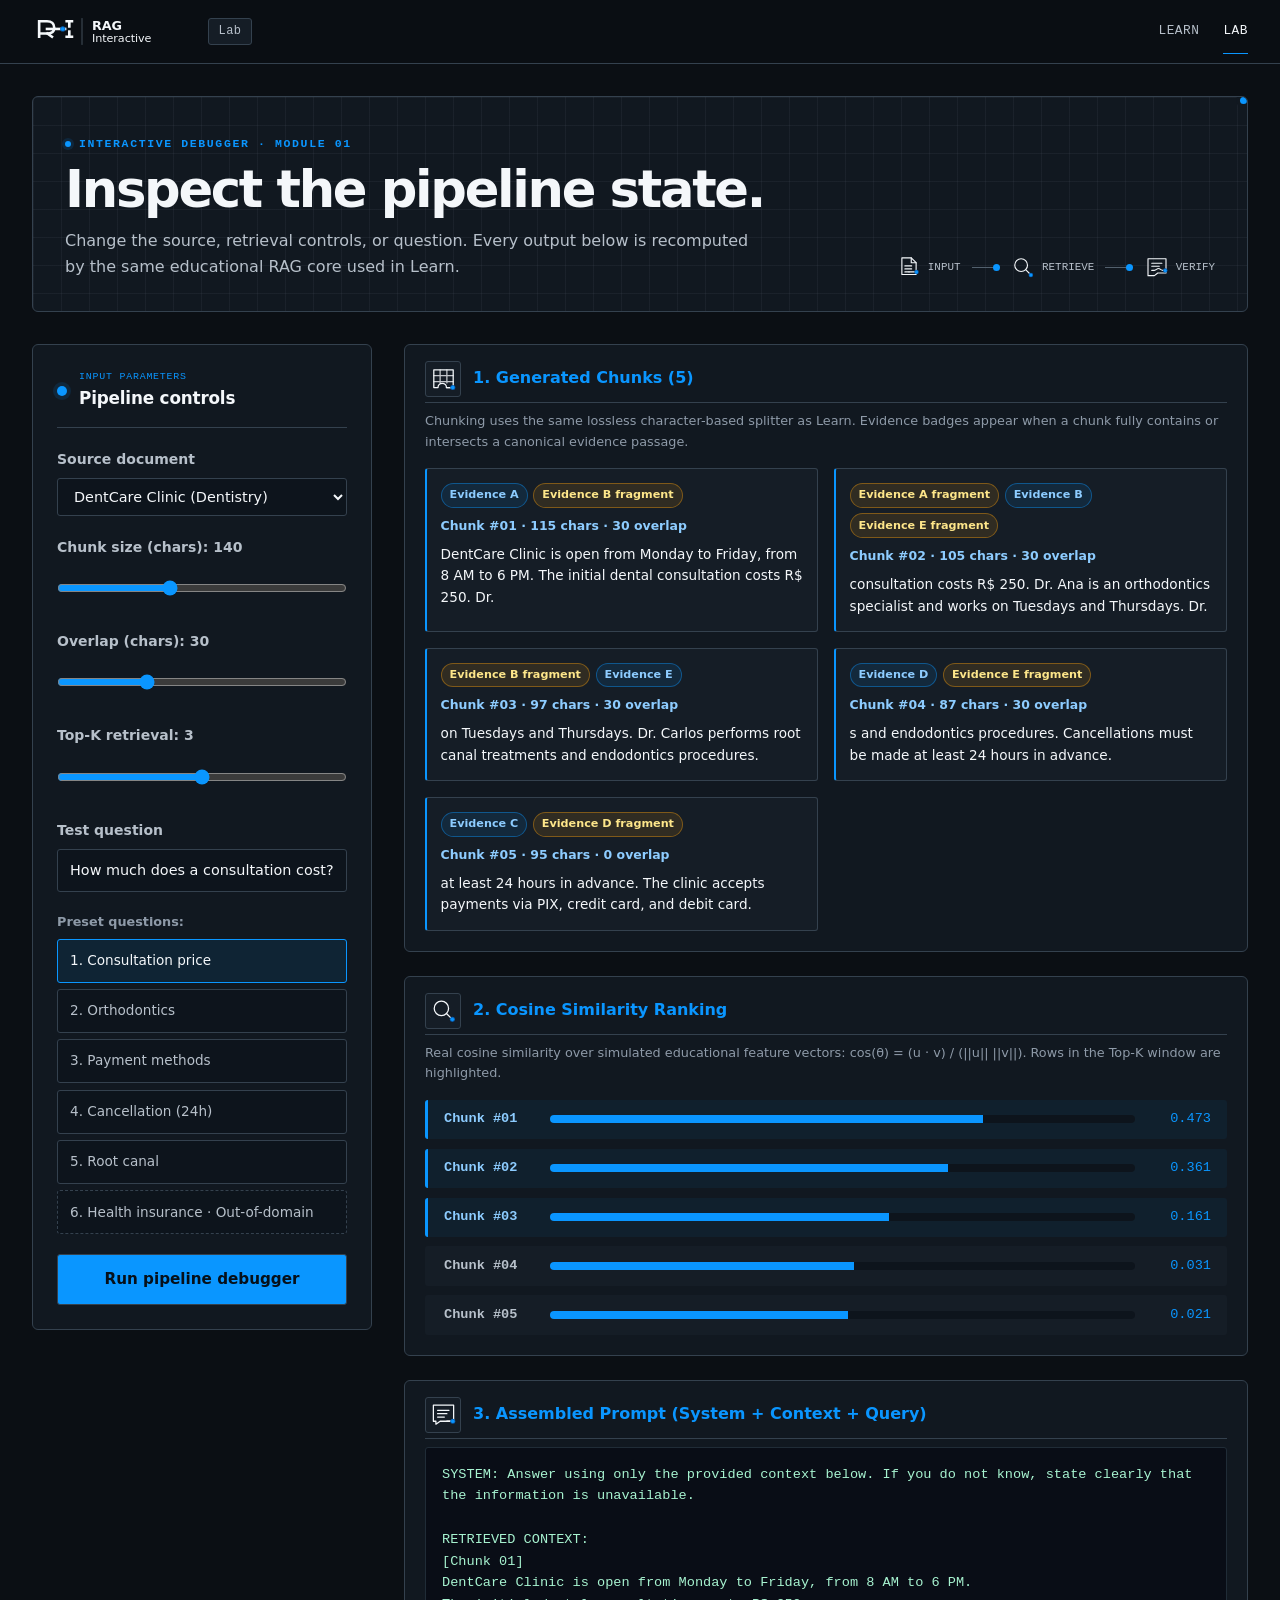
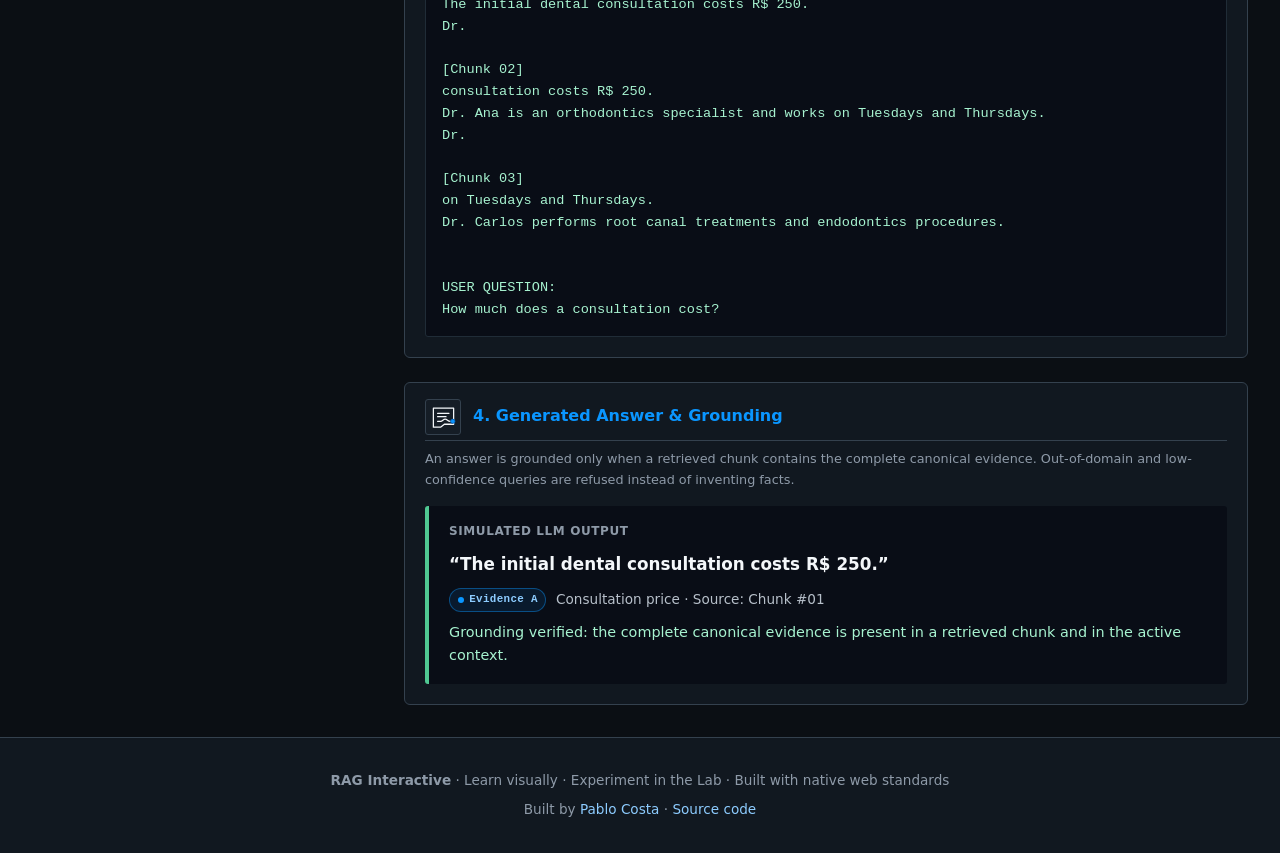
==== commit d2244798: "ui/ux improvements" ====
--- a/lab/index.html
+++ b/lab/index.html
@@ -19,13 +19,14 @@
   <link rel="stylesheet" href="../styles.css">
   <link rel="stylesheet" href="lab.css">
 </head>
-<body>
+<body class="lab-page">
   <!-- Header / Navigation -->
   <header class="navbar">
     <div class="nav-container">
       <div class="nav-brand">
-        <div class="brand-logo" aria-hidden="true">R·I</div>
-        <span class="brand-name">RAG Interactive</span>
+        <a class="brand-link" href="../index.html" aria-label="RAG Interactive Learn home">
+          <img class="brand-lockup" src="../brand-assets/logo/lockup.svg" alt="RAG Interactive" width="205" height="52">
+        </a>
         <span class="module-badge">Lab</span>
       </div>
       <nav class="nav-links" aria-label="Primary navigation">
@@ -36,8 +37,26 @@
   </header>
 
   <main class="lab-container">
+    <header class="lab-intro">
+      <div>
+        <span class="technical-eyebrow">Interactive debugger · Module 01</span>
+        <h1>Inspect the pipeline state.</h1>
+        <p>Change the source, retrieval controls, or question. Every output below is recomputed by the same educational RAG core used in Learn.</p>
+      </div>
+      <div class="lab-flow" aria-label="Debugger sequence">
+        <span><img src="../brand-assets/icons/document.svg" alt="" width="24" height="24">Input</span>
+        <i aria-hidden="true"></i>
+        <span><img src="../brand-assets/icons/search.svg" alt="" width="24" height="24">Retrieve</span>
+        <i aria-hidden="true"></i>
+        <span><img src="../brand-assets/icons/answer.svg" alt="" width="24" height="24">Verify</span>
+      </div>
+    </header>
+
     <aside class="lab-sidebar" aria-label="Lab controls">
-      <h2 class="lab-heading">Pipeline Controls</h2>
+      <div class="lab-panel-heading">
+        <span class="panel-node" aria-hidden="true"></span>
+        <div><span>Input parameters</span><h2 class="lab-heading">Pipeline controls</h2></div>
+      </div>
 
       <div class="control-group">
         <label for="lab-doc-select">Source document</label>
@@ -119,4 +138,4 @@
   <script src="../rag-core.js"></script>
   <script src="lab.js"></script>
 </body>
-</html>+</html>
--- a/styles.css
+++ b/styles.css
@@ -2,34 +2,53 @@
    DESIGN SYSTEM & VARIABLES
 ---------------------------------------------------- */
 :root {
-  --bg-main: #0b0f19;
-  --bg-surface: #111827;
-  --bg-card: #1f2937;
-  --bg-card-hover: #374151;
-  --bg-input: #0d1322;
-
-  --border-subtle: #1f2937;
-  --border-medium: #374151;
-  --border-highlight: #4b5563;
-
-  --text-primary: #f9fafb;
-  --text-secondary: #9ca3af;
-  --text-muted: #8791a1;
+  /* Core identity: kept in sync with brand-assets/tokens.css. */
+  --bg-main: #0b0f14;
+  --bg-surface: #111820;
+  --bg-card: #151d26;
+  --bg-card-hover: #1a2530;
+  --bg-input: #0d141c;
+
+  --border-subtle: #202c37;
+  --border-medium: #34414e;
+  --border-highlight: #52606d;
+
+  --text-primary: #f4f7fa;
+  --text-secondary: #b7c0ca;
+  --text-muted: #8e9aa8;
+  --accent-blue: #0a96ff;
+  --accent-blue-deep: #075fb3;
+  --grid-line: rgba(142, 154, 168, 0.075);
 
   /* Semantic Color Palette */
-  --color-doc: #94a3b8;       /* Slate / Source */
-  --color-query: #3b82f6;     /* Electric Blue */
-  --color-embed: #8b5cf6;     /* Deep Purple */
-  --color-search: #06b6d4;    /* Cyan */
-  --color-context: #10b981;   /* Emerald Green */
-  --color-gen: #f59e0b;       /* Amber Gold */
-  --color-warn: #ef4444;      /* Coral Red */
+  --color-doc: #8e9aa8;
+  --color-query: var(--accent-blue);
+  --color-embed: #7ab8e8;
+  --color-search: var(--accent-blue);
+  --color-context: #50c892;
+  --color-gen: #e8b86d;
+  --color-warn: #f27c7c;
 
   --font-ui: system-ui, -apple-system, BlinkMacSystemFont, "Segoe UI", Roboto, sans-serif;
   --font-code: "SFMono-Regular", Consolas, "Liberation Mono", Menlo, monospace;
 
-  /* Design-layer accent vertex (used across vector icons) */
-  --icon-accent: #3d8bff;
+  --icon-accent: var(--accent-blue);
+
+  --space-1: 0.25rem;
+  --space-2: 0.5rem;
+  --space-3: 0.75rem;
+  --space-4: 1rem;
+  --space-5: 1.5rem;
+  --space-6: 2rem;
+  --space-7: 3rem;
+  --space-8: 4.5rem;
+
+  --radius-sm: 3px;
+  --radius-md: 6px;
+  --radius-lg: 10px;
+  --shadow-panel: 0 18px 46px rgba(0, 0, 0, 0.22);
+  --glow-blue: 0 0 0 1px rgba(10, 150, 255, 0.1), 0 0 24px rgba(10, 150, 255, 0.08);
+  --content-width: 1180px;
 
   --nav-height: 64px;
 }
@@ -1976,8 +1995,11 @@
 }
 
 .evidence-identity::before {
-  content: "◆";
-  font-size: 0.55rem;
+  width: 6px;
+  height: 6px;
+  border-radius: 50%;
+  background: var(--accent-blue);
+  content: "";
 }
 
 .evidence-box {
@@ -2556,3 +2578,996 @@
 .design-icon.has-accent .endpoint-node {
   fill: var(--icon-accent);
 }
+
+/* ----------------------------------------------------
+   BLUEPRINT REDESIGN LAYER
+   Shared identity, layout, surfaces, and pipeline system.
+---------------------------------------------------- */
+body {
+  background: var(--bg-main);
+  color: var(--text-primary);
+}
+
+::selection {
+  background: rgba(10, 150, 255, 0.28);
+  color: var(--text-primary);
+}
+
+:where(a, button, input, select, textarea, [role="button"]):focus-visible {
+  outline: 2px solid var(--accent-blue);
+  outline-offset: 3px;
+}
+
+.navbar {
+  background: rgba(11, 15, 20, 0.97);
+  border-color: var(--border-medium);
+  backdrop-filter: none;
+}
+
+.nav-container {
+  max-width: calc(var(--content-width) + 8rem);
+}
+
+.nav-brand,
+.brand-link {
+  min-width: 0;
+}
+
+.brand-link {
+  display: inline-flex;
+  align-items: center;
+  min-height: 44px;
+  text-decoration: none;
+}
+
+.brand-lockup {
+  display: block;
+  width: 164px;
+  height: auto;
+}
+
+.module-badge,
+.badge-neutral,
+.code-lang {
+  border-radius: var(--radius-sm);
+  background: var(--bg-card);
+  border-color: var(--border-medium);
+}
+
+.module-badge {
+  font-family: var(--font-code);
+  letter-spacing: 0.035em;
+}
+
+.nav-link {
+  display: inline-flex;
+  align-items: center;
+  min-height: 44px;
+  border-bottom: 1px solid transparent;
+  font-family: var(--font-code);
+  font-size: 0.8rem;
+  letter-spacing: 0.04em;
+  text-transform: uppercase;
+}
+
+.nav-link:hover,
+.nav-link.active {
+  border-bottom-color: var(--accent-blue);
+}
+
+.nav-lab-btn {
+  border: 1px solid var(--border-medium);
+  border-radius: var(--radius-sm);
+  background: var(--bg-surface);
+  color: var(--text-primary);
+}
+
+.nav-lab-btn:hover {
+  border-color: var(--accent-blue);
+  background: rgba(10, 150, 255, 0.08);
+  color: var(--text-primary);
+}
+
+.content-wrapper {
+  max-width: var(--content-width);
+  gap: 7rem;
+  padding-top: 2rem;
+}
+
+.section {
+  position: relative;
+}
+
+.hero-section {
+  isolation: isolate;
+  padding: 2.5rem 0 0;
+}
+
+.hero-section::before,
+.pipeline-overview::before,
+.architecture-diagram::before {
+  position: absolute;
+  z-index: -1;
+  inset: 0;
+  content: "";
+  background-image:
+    linear-gradient(var(--grid-line) 1px, transparent 1px),
+    linear-gradient(90deg, var(--grid-line) 1px, transparent 1px);
+  background-size: 32px 32px;
+  pointer-events: none;
+}
+
+.hero-section::before {
+  inset: 0 -5vw auto;
+  height: 410px;
+  mask-image: linear-gradient(to bottom, #000 65%, transparent);
+}
+
+.hero-content {
+  display: grid;
+  grid-template-columns: minmax(0, 1.08fr) minmax(360px, 0.92fr);
+  align-items: stretch;
+  gap: var(--space-7);
+  text-align: left;
+}
+
+.hero-copy {
+  display: flex;
+  flex-direction: column;
+  align-items: flex-start;
+  justify-content: center;
+  gap: 1.25rem;
+  padding-block: 1.5rem;
+}
+
+.section-tag,
+.technical-eyebrow {
+  display: inline-flex;
+  align-items: center;
+  gap: 0.5rem;
+  border: 0;
+  border-radius: 0;
+  background: transparent;
+  color: var(--accent-blue);
+  font-family: var(--font-code);
+  font-size: 0.72rem;
+  font-weight: 700;
+  letter-spacing: 0.14em;
+  text-transform: uppercase;
+}
+
+.section-tag::before,
+.technical-eyebrow::before {
+  width: 6px;
+  height: 6px;
+  border-radius: 50%;
+  background: var(--accent-blue);
+  box-shadow: 0 0 0 3px rgba(10, 150, 255, 0.13);
+  content: "";
+}
+
+.hero-title {
+  max-width: 720px;
+  font-size: clamp(3rem, 5.5vw, 5.1rem);
+  font-weight: 750;
+  line-height: 0.98;
+  letter-spacing: -0.055em;
+  background: none;
+  color: var(--text-primary);
+  -webkit-background-clip: initial;
+  -webkit-text-fill-color: currentColor;
+}
+
+.hero-subtitle {
+  max-width: 660px;
+  color: var(--text-secondary);
+  font-size: clamp(1.05rem, 1.6vw, 1.25rem);
+  line-height: 1.6;
+}
+
+.hero-principle {
+  color: var(--text-muted);
+  font-family: var(--font-code);
+  font-size: 0.72rem;
+  letter-spacing: 0.035em;
+  text-transform: uppercase;
+}
+
+.hero-principle span {
+  padding-inline: 0.22rem;
+  color: var(--accent-blue);
+}
+
+.hero-actions {
+  justify-content: flex-start;
+  margin-top: 0.25rem;
+}
+
+.btn,
+.preset-btn,
+.q-preset-btn,
+.source-chip {
+  border-radius: var(--radius-sm);
+  box-shadow: none;
+}
+
+.btn {
+  border: 1px solid var(--border-medium);
+  font-weight: 700;
+}
+
+.btn-primary,
+.btn-blue,
+.btn-large-primary {
+  background: var(--accent-blue);
+  color: #06101a;
+  box-shadow: none;
+}
+
+.btn-primary:hover,
+.btn-blue:hover,
+.btn-large-primary:hover {
+  background: #35a8ff;
+  box-shadow: var(--glow-blue);
+  transform: none;
+}
+
+.btn-secondary,
+.btn-outline {
+  background: var(--bg-surface);
+  border-color: var(--border-medium);
+  color: var(--text-primary);
+}
+
+.btn-secondary:hover,
+.btn-outline:hover {
+  border-color: var(--accent-blue);
+  background: rgba(10, 150, 255, 0.07);
+  color: var(--text-primary);
+  transform: none;
+}
+
+.hero-blueprint {
+  position: relative;
+  min-height: 342px;
+  overflow: hidden;
+  border: 1px solid var(--border-medium);
+  border-radius: var(--radius-md);
+  background: rgba(17, 24, 32, 0.86);
+  box-shadow: var(--shadow-panel);
+}
+
+.hero-blueprint::before,
+.hero-blueprint::after {
+  position: absolute;
+  border-color: var(--border-highlight);
+  opacity: 0.65;
+  content: "";
+}
+
+.hero-blueprint::before {
+  inset: 18px;
+  border-top: 1px solid;
+  border-left: 1px solid;
+}
+
+.hero-blueprint::after {
+  right: 18px;
+  bottom: 18px;
+  width: 72px;
+  height: 72px;
+  border-right: 1px solid;
+  border-bottom: 1px solid;
+}
+
+.blueprint-coordinates {
+  position: absolute;
+  z-index: 2;
+  top: 1.1rem;
+  right: 1.25rem;
+  color: var(--text-muted);
+  font-family: var(--font-code);
+  font-size: 0.64rem;
+  letter-spacing: 0.08em;
+}
+
+.hero-mark-wrap {
+  position: absolute;
+  inset: 1rem 1rem 3.75rem;
+  display: grid;
+  place-items: center;
+}
+
+.hero-mark-wrap img {
+  position: relative;
+  z-index: 2;
+  width: min(64%, 250px);
+  height: auto;
+  filter: drop-shadow(0 0 22px rgba(10, 150, 255, 0.08));
+}
+
+.construction-ring {
+  position: absolute;
+  border: 1px solid var(--border-medium);
+  border-radius: 50%;
+}
+
+.ring-outer {
+  width: 250px;
+  height: 250px;
+  border-style: dashed;
+}
+
+.ring-inner {
+  width: 172px;
+  height: 172px;
+}
+
+.ring-outer::before,
+.ring-outer::after {
+  position: absolute;
+  background: var(--border-medium);
+  content: "";
+}
+
+.ring-outer::before {
+  top: 50%;
+  left: -42px;
+  width: calc(100% + 84px);
+  height: 1px;
+}
+
+.ring-outer::after {
+  top: -42px;
+  left: 50%;
+  width: 1px;
+  height: calc(100% + 84px);
+}
+
+.blueprint-route {
+  position: absolute;
+  right: 1.25rem;
+  bottom: 1rem;
+  left: 1.25rem;
+  display: grid;
+  grid-template-columns: auto 1fr 8px 1fr auto;
+  align-items: center;
+  gap: 0.65rem;
+  color: var(--text-muted);
+  font-family: var(--font-code);
+  font-size: 0.62rem;
+  text-transform: uppercase;
+}
+
+.blueprint-route i {
+  height: 1px;
+  background: var(--border-highlight);
+}
+
+.blueprint-route b {
+  width: 8px;
+  height: 8px;
+  border-radius: 50%;
+  background: var(--accent-blue);
+  box-shadow: 0 0 0 4px rgba(10, 150, 255, 0.12);
+}
+
+.pipeline-overview {
+  position: relative;
+  z-index: 1;
+  overflow: hidden;
+  margin-top: 3rem;
+  border: 1px solid var(--border-medium);
+  border-radius: var(--radius-md);
+  background: rgba(11, 15, 20, 0.94);
+}
+
+.pipeline-overview::before {
+  opacity: 0.55;
+}
+
+.overview-heading {
+  position: relative;
+  z-index: 1;
+  display: grid;
+  grid-template-columns: minmax(0, 0.8fr) minmax(260px, 1.2fr);
+  gap: 0.35rem 2rem;
+  padding: 1.5rem;
+  border-bottom: 1px solid var(--border-medium);
+  background: rgba(17, 24, 32, 0.9);
+}
+
+.overview-heading .technical-eyebrow {
+  grid-column: 1 / -1;
+}
+
+.overview-heading h2 {
+  font-size: clamp(1.55rem, 3vw, 2.35rem);
+  line-height: 1.08;
+  letter-spacing: -0.035em;
+}
+
+.overview-heading p {
+  align-self: end;
+  color: var(--text-secondary);
+  font-size: 0.94rem;
+}
+
+.overview-stages {
+  position: relative;
+  z-index: 1;
+  display: grid;
+  grid-template-columns: repeat(6, minmax(0, 1fr));
+  list-style: none;
+}
+
+.overview-stage {
+  position: relative;
+  display: flex;
+  min-width: 0;
+  flex-direction: column;
+  align-items: flex-start;
+  gap: 0.3rem;
+  padding: 1.25rem 1rem 1.4rem;
+  background: rgba(17, 24, 32, 0.76);
+}
+
+.overview-stage + .overview-stage {
+  border-left: 1px solid var(--border-medium);
+}
+
+.overview-stage:not(:last-child)::after {
+  position: absolute;
+  z-index: 3;
+  top: 2.95rem;
+  right: -4px;
+  width: 7px;
+  height: 7px;
+  border-radius: 50%;
+  background: var(--accent-blue);
+  box-shadow: 0 0 0 3px var(--bg-surface);
+  content: "";
+}
+
+.pipeline-icon-tile {
+  display: grid;
+  width: 54px;
+  height: 54px;
+  margin-bottom: 0.55rem;
+  place-items: center;
+  border: 1px solid var(--border-medium);
+  border-radius: var(--radius-sm);
+  background: var(--bg-card);
+}
+
+.pipeline-icon-tile img {
+  width: 38px;
+  height: 38px;
+}
+
+.overview-stage-index {
+  color: var(--accent-blue);
+  font-family: var(--font-code);
+  font-size: 0.65rem;
+}
+
+.overview-stage strong {
+  font-size: 0.9rem;
+}
+
+.overview-stage small {
+  color: var(--text-muted);
+  font-size: 0.74rem;
+  line-height: 1.45;
+}
+
+.phase-start {
+  padding-top: 1.5rem;
+  border-top: 1px solid var(--border-medium);
+}
+
+.phase-start::before {
+  position: absolute;
+  top: -4px;
+  left: 0;
+  width: 7px;
+  height: 7px;
+  border-radius: 50%;
+  background: var(--accent-blue);
+  box-shadow: 0 0 0 4px var(--bg-main);
+  content: "";
+}
+
+.phase-eyebrow {
+  border-color: var(--border-medium);
+  border-radius: var(--radius-sm);
+  background: var(--bg-surface);
+}
+
+.phase-eyebrow span,
+.step-number {
+  color: var(--accent-blue);
+  font-family: var(--font-code);
+}
+
+.section-header h2 {
+  max-width: 840px;
+  font-size: clamp(1.9rem, 3.8vw, 2.75rem);
+  line-height: 1.08;
+  letter-spacing: -0.035em;
+}
+
+.section-intro {
+  color: var(--text-secondary);
+}
+
+:is(#documents, #chunking, #embeddings, #query-embedding, #similarity, #top-k, #context, #prompt, #generation) .section-header {
+  min-height: 64px;
+  padding-left: 78px;
+}
+
+:is(#documents, #chunking, #embeddings, #query-embedding, #similarity, #top-k, #context, #prompt, #generation) .section-header::before {
+  position: absolute;
+  top: 0;
+  left: 0;
+  width: 58px;
+  height: 58px;
+  border: 1px solid var(--border-medium);
+  border-radius: var(--radius-sm);
+  background-color: var(--bg-surface);
+  background-repeat: no-repeat;
+  background-position: center;
+  background-size: 42px;
+  content: "";
+}
+
+#documents .section-header::before { background-image: url("brand-assets/icons/document.svg"); }
+#chunking .section-header::before { background-image: url("brand-assets/icons/chunks.svg"); }
+:is(#embeddings, #query-embedding) .section-header::before { background-image: url("brand-assets/icons/embeddings.svg"); }
+:is(#similarity, #top-k) .section-header::before { background-image: url("brand-assets/icons/search.svg"); }
+:is(#context, #prompt) .section-header::before { background-image: url("brand-assets/icons/context.svg"); }
+#generation .section-header::before { background-image: url("brand-assets/icons/answer.svg"); }
+
+:where(
+  .comparison-card,
+  .doc-viewer-card,
+  .code-card,
+  .controls-panel,
+  .evidence-registry-card,
+  .vector-space-wrapper,
+  .query-vectorizer-box,
+  .concept-explainer-card,
+  .angle-visualizer-card,
+  .top-k-interactive,
+  .important-note-card,
+  .context-buffer-card,
+  .prompt-builder-view,
+  .gen-flow-card,
+  .pipeline-architect-view,
+  .transition-card
+) {
+  border: 1px solid var(--border-medium);
+  border-radius: var(--radius-md);
+  background: var(--bg-surface);
+  box-shadow: none;
+}
+
+.comparison-card,
+.doc-viewer-card,
+.controls-panel,
+.query-vectorizer-box,
+.angle-visualizer-card,
+.top-k-interactive,
+.pipeline-architect-view {
+  box-shadow: var(--shadow-panel);
+}
+
+.card-header,
+.code-header,
+.gen-header,
+.pipeline-controls {
+  border-color: var(--border-medium);
+  background: var(--bg-card);
+}
+
+.code-card {
+  overflow: hidden;
+}
+
+.code-content,
+.code-block,
+.prompt-payload,
+.llm-response-box,
+.answer-box {
+  background: var(--bg-input);
+}
+
+.code-content {
+  border-top: 1px solid var(--border-subtle);
+}
+
+.document-evidence mark,
+.evidence-text-mark {
+  color: var(--text-primary);
+  background: rgba(10, 150, 255, 0.16);
+  box-shadow: inset 0 -1px 0 var(--accent-blue);
+}
+
+.evidence-identity,
+.evidence-badge.complete {
+  border-color: rgba(10, 150, 255, 0.42);
+  background: rgba(10, 150, 255, 0.1);
+  color: #8dccff;
+}
+
+.preset-btn,
+.q-preset-btn {
+  border-color: var(--border-medium);
+  background: var(--bg-input);
+  color: var(--text-secondary);
+}
+
+.preset-btn:hover,
+.preset-btn.active,
+.q-preset-btn:hover,
+.q-preset-btn.active {
+  border-color: var(--accent-blue);
+  background: rgba(10, 150, 255, 0.09);
+  color: var(--text-primary);
+}
+
+input[type="text"],
+textarea,
+select {
+  border-color: var(--border-medium);
+  border-radius: var(--radius-sm);
+  background: var(--bg-input);
+  color: var(--text-primary);
+}
+
+input[type="range"] {
+  accent-color: var(--accent-blue);
+}
+
+.chunk-card,
+.context-unit,
+.metric-card,
+.rank-item-card,
+.topk-item,
+.prompt-block,
+.angle-metric,
+.transform-source,
+.transform-result {
+  border-color: var(--border-medium);
+  border-radius: var(--radius-sm);
+  background: var(--bg-card);
+}
+
+.rank-bar-fill,
+.sim-bar-fill,
+.scale-bar,
+.progress-fill,
+#mobile-progress-fill {
+  background: var(--accent-blue);
+}
+
+.rank-item-card.is-compared,
+.topk-item.selected {
+  border-color: var(--accent-blue);
+  background: rgba(10, 150, 255, 0.065);
+}
+
+.architecture-diagram {
+  position: relative;
+  isolation: isolate;
+  overflow-x: auto;
+  border: 1px solid var(--border-subtle);
+  background: rgba(11, 15, 20, 0.72);
+}
+
+.architecture-diagram::before {
+  opacity: 0.7;
+}
+
+.path-container {
+  position: relative;
+  z-index: 1;
+  border-color: var(--border-medium);
+  background: rgba(17, 24, 32, 0.92);
+}
+
+.path-title {
+  color: var(--accent-blue);
+  font-family: var(--font-code);
+  letter-spacing: 0.08em;
+}
+
+.pipe-node {
+  min-width: 136px;
+  border: 1px solid var(--border-medium);
+  border-top-width: 1px !important;
+  border-radius: var(--radius-sm);
+  background: var(--bg-card);
+}
+
+.node-icon {
+  display: grid;
+  width: 34px;
+  height: 34px;
+  place-items: center;
+  border: 1px solid var(--border-medium);
+  border-radius: var(--radius-sm);
+  background: var(--bg-surface);
+}
+
+.node-icon img {
+  width: 26px;
+  height: 26px;
+}
+
+.pipe-arrow {
+  position: relative;
+  align-self: center;
+  width: 26px;
+  min-width: 26px;
+  height: 1px;
+  background: var(--border-highlight);
+}
+
+.pipe-arrow::after {
+  position: absolute;
+  top: -3px;
+  right: 0;
+  width: 7px;
+  height: 7px;
+  border-radius: 50%;
+  background: var(--accent-blue);
+  content: "";
+}
+
+.pipe-node.upcoming-node {
+  opacity: 0.5;
+}
+
+.pipe-node.completed-node {
+  border-color: rgba(80, 200, 146, 0.65);
+  background: rgba(80, 200, 146, 0.075);
+}
+
+.pipe-node.current-node {
+  border-color: var(--accent-blue);
+  background: rgba(10, 150, 255, 0.1);
+  box-shadow: var(--glow-blue);
+}
+
+.status-symbol {
+  display: inline-grid;
+  width: 10px;
+  height: 10px;
+  place-items: center;
+}
+
+.status-symbol::before {
+  width: 7px;
+  height: 7px;
+  border-radius: 50%;
+  background: currentColor;
+  content: "";
+}
+
+.transition-card {
+  position: relative;
+  overflow: hidden;
+}
+
+.transition-card::after {
+  position: absolute;
+  top: 0;
+  right: 0;
+  width: 35%;
+  height: 100%;
+  opacity: 0.6;
+  background-image:
+    linear-gradient(var(--grid-line) 1px, transparent 1px),
+    linear-gradient(90deg, var(--grid-line) 1px, transparent 1px);
+  background-size: 24px 24px;
+  mask-image: linear-gradient(to right, transparent, #000);
+  content: "";
+  pointer-events: none;
+}
+
+.transition-card > * {
+  position: relative;
+  z-index: 1;
+}
+
+.app-footer {
+  border-color: var(--border-medium);
+  background: var(--bg-surface);
+}
+
+.app-footer a {
+  color: #8dccff;
+}
+
+@media (max-width: 900px) {
+  .hero-content {
+    grid-template-columns: 1fr;
+  }
+
+  .hero-copy {
+    padding-bottom: 0;
+  }
+
+  .hero-blueprint {
+    min-height: 270px;
+  }
+
+  .overview-heading {
+    grid-template-columns: 1fr;
+  }
+
+  .overview-heading .technical-eyebrow {
+    grid-column: auto;
+  }
+
+  .overview-stages {
+    grid-template-columns: repeat(3, minmax(0, 1fr));
+  }
+
+  .overview-stage:nth-child(4) {
+    border-left: 0;
+  }
+
+  .overview-stage:nth-child(n + 4) {
+    border-top: 1px solid var(--border-medium);
+  }
+
+  .overview-stage:nth-child(3)::after {
+    display: none;
+  }
+}
+
+@media (max-width: 700px) {
+  .brand-lockup {
+    width: 138px;
+  }
+
+  .content-wrapper {
+    gap: 5.5rem;
+  }
+
+  .hero-section {
+    padding-top: 1rem;
+  }
+
+  .hero-title {
+    font-size: clamp(2.65rem, 13vw, 3.5rem);
+  }
+
+  .hero-copy {
+    align-items: flex-start;
+    text-align: left;
+  }
+
+  .hero-actions {
+    align-items: stretch;
+  }
+
+  .hero-blueprint {
+    min-height: 240px;
+  }
+
+  .ring-outer {
+    width: 190px;
+    height: 190px;
+  }
+
+  .ring-inner {
+    width: 132px;
+    height: 132px;
+  }
+
+  .overview-stages {
+    grid-template-columns: repeat(2, minmax(0, 1fr));
+  }
+
+  .overview-stage:nth-child(odd) {
+    border-left: 0;
+  }
+
+  .overview-stage:nth-child(n + 3) {
+    border-top: 1px solid var(--border-medium);
+  }
+
+  .overview-stage:nth-child(2n)::after {
+    display: none;
+  }
+
+  .overview-stage:nth-child(3)::after {
+    display: block;
+  }
+
+  :is(#documents, #chunking, #embeddings, #query-embedding, #similarity, #top-k, #context, #prompt, #generation) .section-header {
+    min-height: 52px;
+    padding-left: 64px;
+  }
+
+  :is(#documents, #chunking, #embeddings, #query-embedding, #similarity, #top-k, #context, #prompt, #generation) .section-header::before {
+    width: 48px;
+    height: 48px;
+    background-size: 34px;
+  }
+}
+
+@media (max-width: 430px) {
+  .nav-container {
+    gap: 0.6rem;
+  }
+
+  .brand-lockup {
+    width: 102px;
+  }
+
+  .nav-links {
+    gap: 0.65rem;
+  }
+
+  .nav-link,
+  .nav-link:not(.nav-lab-btn) {
+    display: inline-flex;
+    min-height: 42px;
+    font-size: 0.68rem;
+  }
+
+  .nav-lab-btn {
+    padding-inline: 0.55rem;
+  }
+
+  .hero-principle {
+    line-height: 1.8;
+  }
+
+  .overview-stages {
+    grid-template-columns: 1fr;
+  }
+
+  .overview-stage + .overview-stage,
+  .overview-stage:nth-child(n + 2) {
+    border-top: 1px solid var(--border-medium);
+    border-left: 0;
+  }
+
+  .overview-stage:not(:last-child)::after {
+    display: block;
+    top: auto;
+    right: auto;
+    bottom: -4px;
+    left: 2.75rem;
+  }
+
+  .pipeline-icon-tile {
+    width: 48px;
+    height: 48px;
+  }
+
+  .overview-stage {
+    display: grid;
+    grid-template-columns: 48px auto 1fr;
+    gap: 0.2rem 0.8rem;
+    align-items: center;
+  }
+
+  .overview-stage .pipeline-icon-tile {
+    grid-row: 1 / 4;
+    margin: 0;
+  }
+
+  .overview-stage small {
+    grid-column: 2 / -1;
+  }
+
+  .overview-stage-index {
+    align-self: end;
+  }
+}
--- a/lab/lab.css
+++ b/lab/lab.css
@@ -16,10 +16,96 @@
   align-items: start;
 }
 
+.lab-intro {
+  position: relative;
+  grid-column: 1 / -1;
+  display: grid;
+  grid-template-columns: minmax(0, 1fr) auto;
+  align-items: end;
+  gap: 2rem;
+  overflow: hidden;
+  padding: 2rem;
+  border: 1px solid var(--border-medium);
+  border-radius: var(--radius-md);
+  background-color: var(--bg-surface);
+  background-image:
+    linear-gradient(var(--grid-line) 1px, transparent 1px),
+    linear-gradient(90deg, var(--grid-line) 1px, transparent 1px);
+  background-size: 28px 28px;
+}
+
+.lab-intro::after {
+  position: absolute;
+  top: 0;
+  right: 0;
+  width: 7px;
+  height: 7px;
+  border-radius: 50%;
+  background: var(--accent-blue);
+  box-shadow: 0 0 0 4px var(--bg-surface);
+  content: "";
+}
+
+.lab-intro > * {
+  position: relative;
+  z-index: 1;
+}
+
+.lab-intro h1 {
+  margin-top: 0.6rem;
+  font-size: clamp(2.2rem, 4vw, 3.6rem);
+  line-height: 1;
+  letter-spacing: -0.045em;
+}
+
+.lab-intro p {
+  max-width: 700px;
+  margin-top: 0.8rem;
+  color: var(--text-secondary);
+}
+
+.lab-flow {
+  display: flex;
+  align-items: center;
+  gap: 0.7rem;
+}
+
+.lab-flow span {
+  display: inline-flex;
+  align-items: center;
+  gap: 0.45rem;
+  color: var(--text-secondary);
+  font-family: var(--font-code);
+  font-size: 0.68rem;
+  text-transform: uppercase;
+}
+
+.lab-flow img {
+  display: block;
+}
+
+.lab-flow i {
+  position: relative;
+  width: 28px;
+  height: 1px;
+  background: var(--border-highlight);
+}
+
+.lab-flow i::after {
+  position: absolute;
+  top: -3px;
+  right: 0;
+  width: 7px;
+  height: 7px;
+  border-radius: 50%;
+  background: var(--accent-blue);
+  content: "";
+}
+
 .lab-sidebar {
   background: var(--bg-surface);
   border: 1px solid var(--border-medium);
-  border-radius: 12px;
+  border-radius: var(--radius-md);
   padding: 1.5rem;
   display: flex;
   flex-direction: column;
@@ -28,14 +114,42 @@
   top: calc(var(--nav-height) + 1.5rem);
 }
 
+.lab-panel-heading {
+  display: flex;
+  align-items: center;
+  gap: 0.75rem;
+  padding-bottom: 0.9rem;
+  border-bottom: 1px solid var(--border-medium);
+}
+
+.lab-panel-heading > div {
+  min-width: 0;
+}
+
+.lab-panel-heading > div > span {
+  display: block;
+  color: var(--accent-blue);
+  font-family: var(--font-code);
+  font-size: 0.62rem;
+  letter-spacing: 0.08em;
+  text-transform: uppercase;
+}
+
+.panel-node {
+  width: 10px;
+  height: 10px;
+  flex: 0 0 auto;
+  border-radius: 50%;
+  background: var(--accent-blue);
+  box-shadow: 0 0 0 4px rgba(10, 150, 255, 0.12);
+}
+
 .lab-heading {
   font-size: 1.05rem;
   font-weight: 700;
-  color: var(--text-secondary);
-  text-transform: uppercase;
-  letter-spacing: 0.05em;
-  padding-bottom: 0.75rem;
-  border-bottom: 1px solid var(--border-medium);
+  color: var(--text-primary);
+  text-transform: none;
+  letter-spacing: -0.01em;
 }
 
 .control-group {
@@ -57,7 +171,7 @@
   border: 1px solid var(--border-medium);
   color: var(--text-primary);
   padding: 0.55rem 0.75rem;
-  border-radius: 6px;
+  border-radius: var(--radius-sm);
   font-size: 0.9rem;
   font-family: var(--font-ui);
 }
@@ -88,11 +202,14 @@
 .debug-card {
   background: var(--bg-surface);
   border: 1px solid var(--border-medium);
-  border-radius: 12px;
+  border-radius: var(--radius-md);
   padding: 1.25rem;
 }
 
 .debug-card h3 {
+  position: relative;
+  min-height: 38px;
+  padding-left: 48px;
   font-size: 1rem;
   font-weight: 700;
   color: var(--color-query);
@@ -101,6 +218,26 @@
   border-bottom: 1px solid var(--border-medium);
 }
 
+.debug-card h3::before {
+  position: absolute;
+  top: -4px;
+  left: 0;
+  width: 34px;
+  height: 34px;
+  border: 1px solid var(--border-medium);
+  border-radius: var(--radius-sm);
+  background-color: var(--bg-card);
+  background-repeat: no-repeat;
+  background-position: center;
+  background-size: 27px;
+  content: "";
+}
+
+.debug-card:nth-child(1) h3::before { background-image: url("../brand-assets/icons/chunks.svg"); }
+.debug-card:nth-child(2) h3::before { background-image: url("../brand-assets/icons/search.svg"); }
+.debug-card:nth-child(3) h3::before { background-image: url("../brand-assets/icons/context.svg"); }
+.debug-card:nth-child(4) h3::before { background-image: url("../brand-assets/icons/answer.svg"); }
+
 .debug-card-note {
   font-size: 0.8rem;
   color: var(--text-muted);
@@ -116,8 +253,8 @@
 .chunk-box {
   background: var(--bg-card);
   border: 1px solid var(--border-medium);
-  border-left: 4px solid var(--color-embed);
-  border-radius: 8px;
+  border-left: 2px solid var(--accent-blue);
+  border-radius: var(--radius-sm);
   padding: 0.85rem;
   font-size: 0.85rem;
   line-height: 1.6;
@@ -129,7 +266,7 @@
 .chunk-header {
   font-weight: 700;
   font-size: 0.78rem;
-  color: var(--color-embed);
+  color: #8dccff;
 }
 
 .sim-list {
@@ -144,12 +281,13 @@
   gap: 1rem;
   background: var(--bg-card);
   padding: 0.55rem 1rem;
-  border-radius: 8px;
+  border-radius: var(--radius-sm);
   border-left: 3px solid transparent;
 }
 
 .sim-item.is-top-k {
-  border-left-color: var(--color-context);
+  border-left-color: var(--accent-blue);
+  background: rgba(10, 150, 255, 0.06);
 }
 
 .sim-label {
@@ -162,7 +300,7 @@
 }
 
 .sim-item.is-top-k .sim-label {
-  color: var(--color-context);
+  color: #8dccff;
 }
 
 .sim-bar-bg {
@@ -179,7 +317,7 @@
 }
 
 .sim-item.is-top-k .sim-bar-fill {
-  background: var(--color-context);
+  background: var(--accent-blue);
 }
 
 .sim-score {
@@ -193,7 +331,8 @@
 .code-block {
   background: #090d16;
   padding: 1rem;
-  border-radius: 8px;
+  border: 1px solid var(--border-subtle);
+  border-radius: var(--radius-sm);
   font-family: var(--font-code);
   font-size: 0.85rem;
   color: #a7f3d0;
@@ -204,7 +343,7 @@
 .answer-box {
   background: #090d16;
   padding: 1rem 1.25rem;
-  border-radius: 8px;
+  border-radius: var(--radius-sm);
   border-left: 4px solid var(--color-gen);
   display: flex;
   flex-direction: column;
@@ -259,6 +398,11 @@
   .lab-sidebar {
     position: static;
   }
+
+  .lab-intro {
+    grid-template-columns: 1fr;
+    align-items: start;
+  }
 }
 
 @media (max-width: 700px) {
@@ -270,6 +414,15 @@
     padding: 1rem;
   }
 
+  .lab-intro {
+    padding: 1.5rem;
+  }
+
+  .lab-flow {
+    width: 100%;
+    justify-content: space-between;
+  }
+
   .sim-item {
     flex-wrap: wrap;
     gap: 0.6rem;
@@ -283,4 +436,35 @@
     order: 3;
     flex-basis: 100%;
   }
-}+}
+
+@media (max-width: 430px) {
+  .lab-flow {
+    display: grid;
+    grid-template-columns: 1fr;
+    align-items: start;
+  }
+
+  .lab-flow i {
+    width: 1px;
+    height: 18px;
+    margin-left: 12px;
+  }
+
+  .lab-flow i::after {
+    top: auto;
+    right: -3px;
+    bottom: 0;
+  }
+}
+
+@media (max-width: 1200px) {
+  .lab-page {
+    --nav-height: 64px;
+  }
+
+  .lab-page .navbar,
+  .lab-page .nav-container {
+    height: var(--nav-height);
+  }
+}
